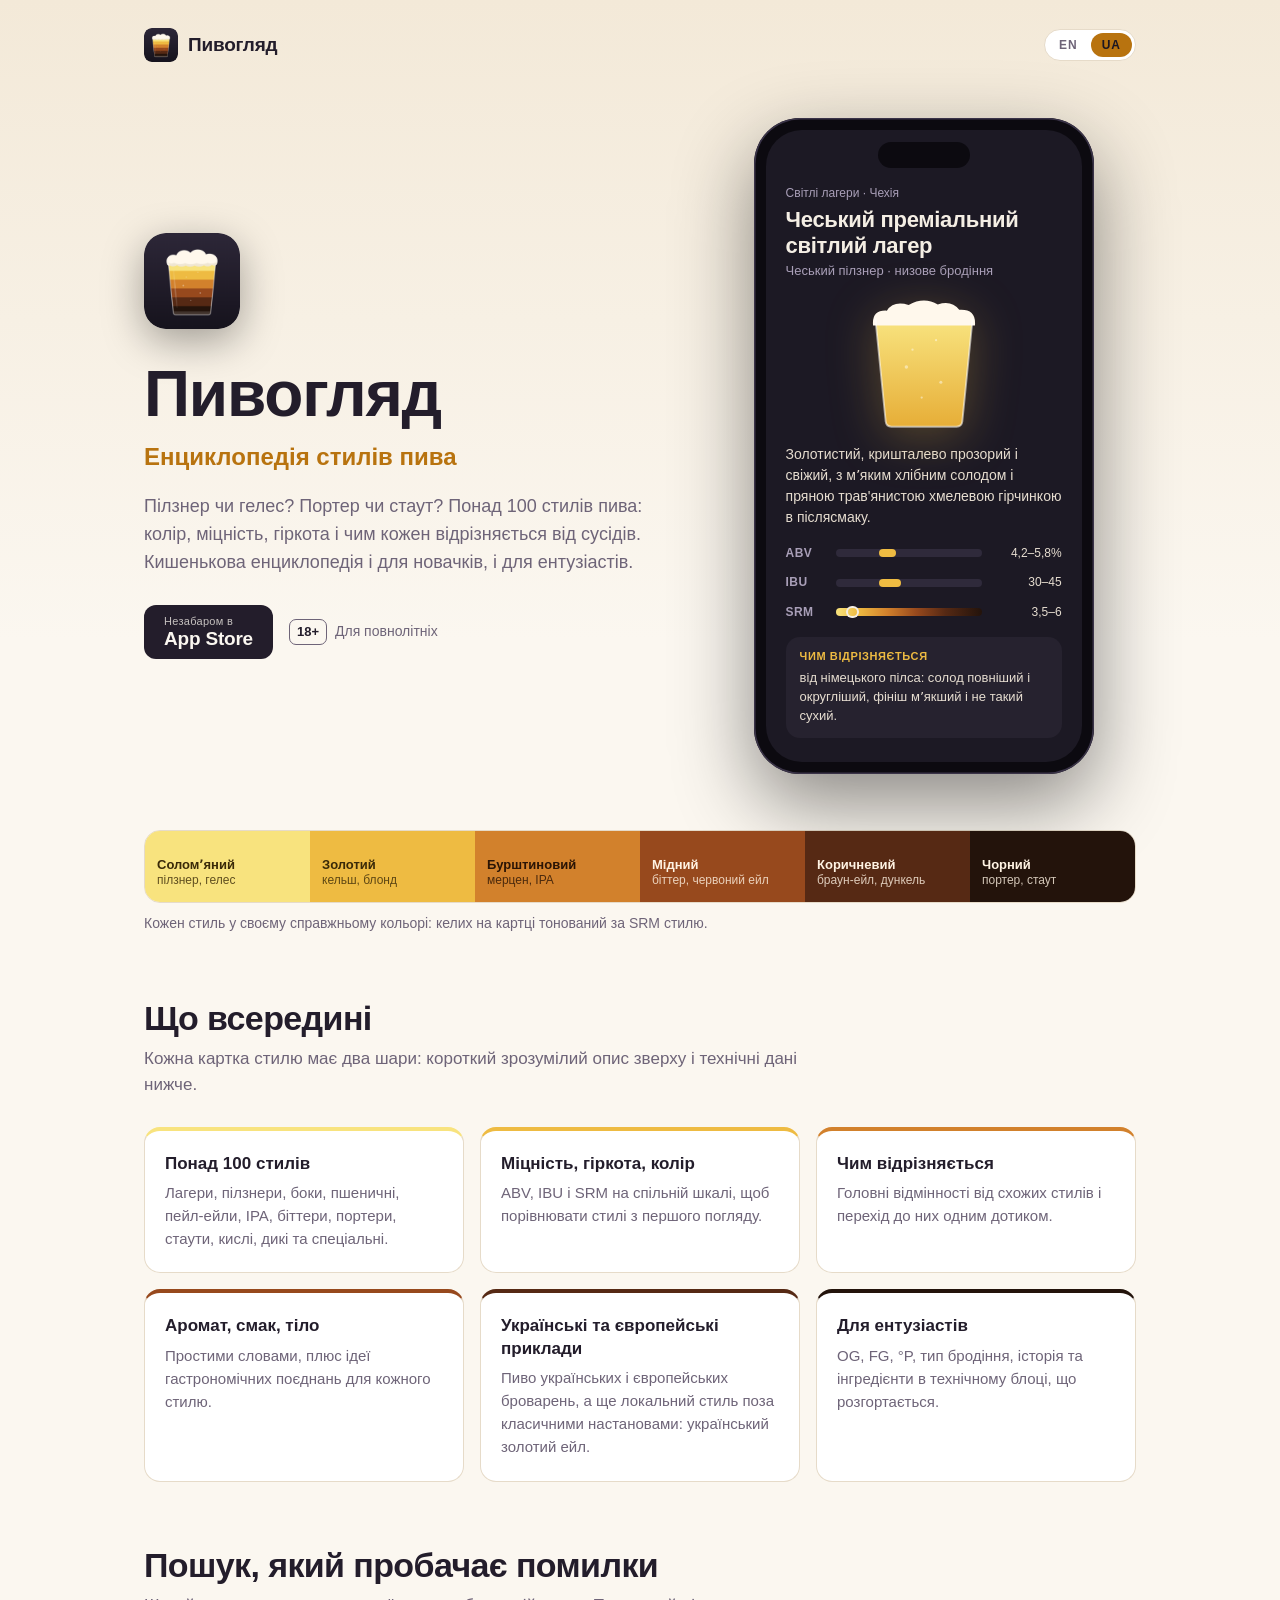
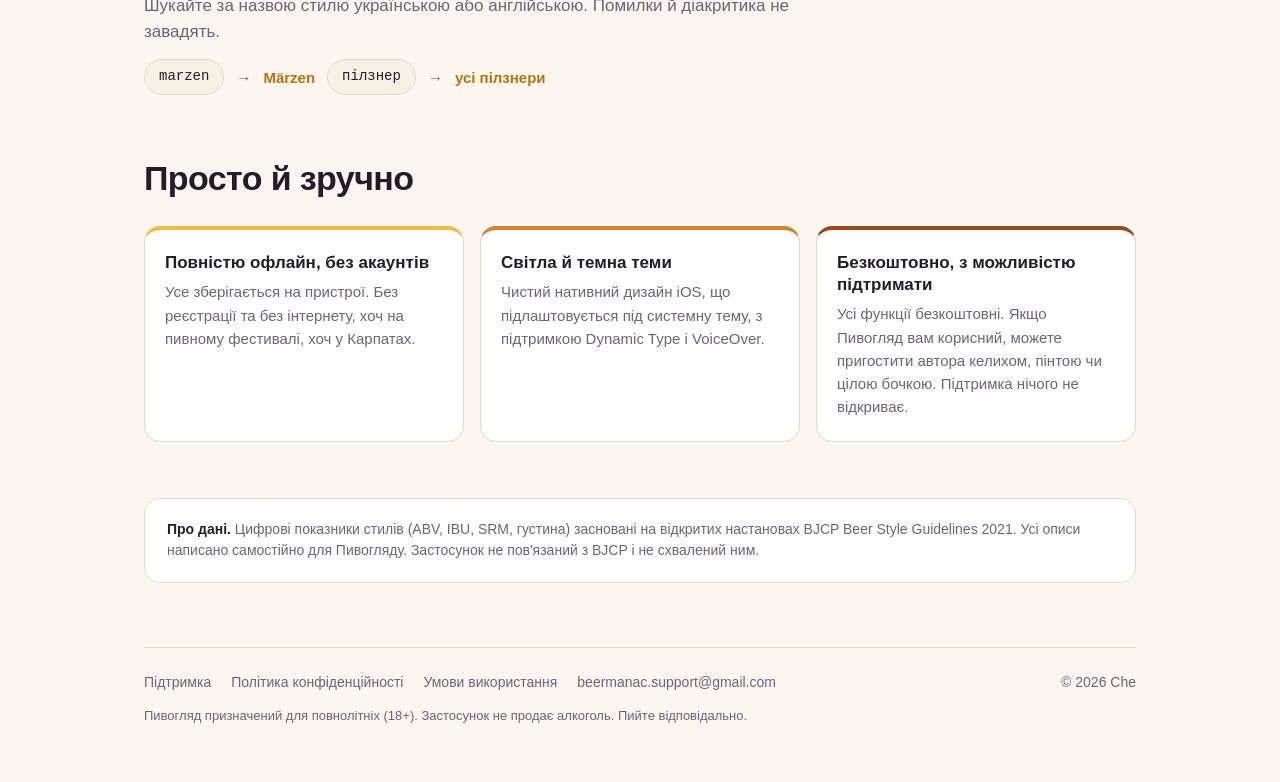
==== uk/index.html @ 49260186 "Add Beermanac landing site (en + uk) Home, support, privacy policy and terms of use for the Beermana" ====
<!DOCTYPE html>
<html lang="uk">
<head>
  <meta charset="UTF-8">
  <meta name="viewport" content="width=device-width, initial-scale=1.0">
  <title>Пивогляд — енциклопедія стилів пива для iPhone, офлайн</title>
  <meta name="description" content="Пивогляд — кишенькова енциклопедія пивних стилів: понад 100 стилів, колір, міцність, гіркота і чим кожен відрізняється від сусідів. Безкоштовно, офлайн, без акаунта.">
  <link rel="canonical" href="https://chevit.github.io/Beermanac_web/uk/">
  <link rel="alternate" hreflang="en" href="https://chevit.github.io/Beermanac_web/">
  <link rel="alternate" hreflang="uk" href="https://chevit.github.io/Beermanac_web/uk/">
  <link rel="alternate" hreflang="x-default" href="https://chevit.github.io/Beermanac_web/">
  <!-- Після релізу: <meta name="apple-itunes-app" content="app-id=APP_ID"> -->
  <meta name="theme-color" content="#16131D">
  <link rel="icon" href="../favicon.ico" sizes="any">
  <link rel="icon" type="image/png" href="../assets/favicon-64.png">
  <link rel="apple-touch-icon" href="../assets/apple-touch-icon.png">
  <link rel="manifest" href="../manifest.webmanifest">
  <meta property="og:type" content="website">
  <meta property="og:title" content="Пивогляд — енциклопедія стилів пива, офлайн">
  <meta property="og:description" content="Понад 100 стилів пива: колір, міцність, гіркота і чим кожен відрізняється від сусідів. Безкоштовно, офлайн, без акаунта.">
  <meta property="og:url" content="https://chevit.github.io/Beermanac_web/uk/">
  <meta property="og:site_name" content="Пивогляд">
  <meta property="og:locale" content="uk_UA">
  <meta property="og:locale:alternate" content="en_US">
  <meta property="og:image" content="https://chevit.github.io/Beermanac_web/assets/og-image.png">
  <meta property="og:image:width" content="1200">
  <meta property="og:image:height" content="630">
  <meta property="og:image:alt" content="Пінта, налита смугами від соломʼяного до чорного, іконка Пивогляду">
  <meta name="twitter:card" content="summary_large_image">
  <link rel="stylesheet" href="../css/styles.css">
  <script type="application/ld+json">
{
  "@context": "https://schema.org",
  "@graph": [
    { "@type": "WebSite", "name": "Пивогляд", "url": "https://chevit.github.io/Beermanac_web/uk/", "inLanguage": "uk" },
    {
      "@type": "MobileApplication",
      "name": "Пивогляд",
      "alternateName": "Beermanac",
      "operatingSystem": "iOS",
      "applicationCategory": "ReferenceApplication",
      "contentRating": "18+",
      "offers": { "@type": "Offer", "price": "0", "priceCurrency": "USD" }
    }
  ]
}
  </script>
</head>
<body data-page-locale="uk">
  <div class="page">

    <header class="site-header">
      <a class="brand" href="./"><img src="../assets/icon-192.png" alt="" width="34" height="34"><span>Пивогляд</span></a>
      <nav class="locale-toggle" aria-label="Мова">
        <a class="locale-btn" data-locale="en" href="../" hreflang="en" lang="en">EN</a>
        <a class="locale-btn active" data-locale="uk" href="./" aria-current="page" hreflang="uk">UA</a>
      </nav>
    </header>

    <main>
      <section class="hero">
        <div>
          <img class="hero-icon" src="../assets/icon-240.png" alt="Іконка застосунку Пивогляд" width="96" height="96">
          <h1>Пивогляд</h1>
          <p class="tagline">Енциклопедія стилів пива</p>
          <p class="lead">Пілзнер чи гелес? Портер чи стаут? Понад 100 стилів пива: колір, міцність, гіркота і чим кожен відрізняється від сусідів. Кишенькова енциклопедія і для новачків, і для ентузіастів.</p>
          <div class="cta">
            <!-- Після релізу замінити на офіційний бейдж App Store з посиланням на застосунок. -->
            <span class="store-soon" role="note"><small>Незабаром в</small><strong>App Store</strong></span>
            <span class="age-chip"><b>18+</b> Для повнолітніх</span>
          </div>
        </div>

        <div class="phone" aria-label="Приклад картки стилю в застосунку" role="img">
          <div class="screen" aria-hidden="true">
            <div class="island"></div>
            <div class="crumb">Світлі лагери · Чехія</div>
            <h2>Чеський преміальний світлий лагер</h2>
            <div class="alt">Чеський пілзнер · низове бродіння</div>
            <svg class="style-glass" viewBox="230 200 564 690" focusable="false">
              <defs>
                <clipPath id="glass-clip"><path d="M258 306 L766 306 L712 846 Q709 872 682 872 L342 872 Q315 872 312 846 Z"/></clipPath>
                <linearGradient id="beer-fill" x1="0" y1="0" x2="0" y2="1"><stop offset="0" stop-color="#F8E37E"/><stop offset="1" stop-color="#E6AC35"/></linearGradient>
              </defs>
              <g clip-path="url(#glass-clip)">
                <rect x="200" y="320" width="624" height="570" fill="url(#beer-fill)"/>
                <g fill="#fff" fill-opacity=".45"><circle cx="420" cy="560" r="9"/><circle cx="452" cy="470" r="6"/><circle cx="600" cy="640" r="8"/><circle cx="575" cy="420" r="6"/><circle cx="500" cy="720" r="6"/></g>
              </g>
              <path d="M246 344 Q238 262 318 266 Q352 212 432 236 Q512 192 584 234 Q656 210 696 262 Q786 256 778 344 Z" fill="#FFF8EC"/>
              <path d="M258 306 L312 846 Q315 872 342 872 L682 872 Q709 872 712 846 L766 306" fill="none" stroke="#fff" stroke-opacity=".55" stroke-width="10" stroke-linejoin="round"/>
            </svg>
            <p class="overview">Золотистий, кришталево прозорий і свіжий, з мʼяким хлібним солодом і пряною трав'янистою хмелевою гірчинкою в післясмаку.</p>
            <div class="scales">
              <div class="scale-row"><span class="label">ABV</span><span class="track"><span class="range" style="left:30%;width:11.4%"></span></span><span class="value">4,2–5,8%</span></div>
              <div class="scale-row"><span class="label">IBU</span><span class="track"><span class="range" style="left:30%;width:15%"></span></span><span class="value">30–45</span></div>
              <div class="scale-row"><span class="label">SRM</span><span class="track track--srm"><span class="range" style="left:8.75%;width:6.25%"></span></span><span class="value">3,5–6</span></div>
            </div>
            <div class="diff"><b>Чим відрізняється</b>від німецького пілса: солод повніший і округліший, фініш мʼякший і не такий сухий.</div>
          </div>
        </div>
      </section>

      <div class="spectrum" aria-label="Спектр кольорів пива від соломʼяного до чорного">
        <div>Соломʼяний<span>пілзнер, гелес</span></div>
        <div>Золотий<span>кельш, блонд</span></div>
        <div>Бурштиновий<span>мерцен, IPA</span></div>
        <div>Мідний<span>біттер, червоний ейл</span></div>
        <div>Коричневий<span>браун-ейл, дункель</span></div>
        <div>Чорний<span>портер, стаут</span></div>
      </div>
      <p class="spectrum-caption">Кожен стиль у своєму справжньому кольорі: келих на картці тонований за SRM стилю.</p>

      <section class="section">
        <h2>Що всередині</h2>
        <p class="section-lead">Кожна картка стилю має два шари: короткий зрозумілий опис зверху і технічні дані нижче.</p>
        <div class="features">
          <article class="feature" style="--c: var(--srm-1)">
            <h3>Понад 100 стилів</h3>
            <p>Лагери, пілзнери, боки, пшеничні, пейл-ейли, IPA, біттери, портери, стаути, кислі, дикі та спеціальні.</p>
          </article>
          <article class="feature" style="--c: var(--srm-2)">
            <h3>Міцність, гіркота, колір</h3>
            <p>ABV, IBU і SRM на спільній шкалі, щоб порівнювати стилі з першого погляду.</p>
          </article>
          <article class="feature" style="--c: var(--srm-3)">
            <h3>Чим відрізняється</h3>
            <p>Головні відмінності від схожих стилів і перехід до них одним дотиком.</p>
          </article>
          <article class="feature" style="--c: var(--srm-4)">
            <h3>Аромат, смак, тіло</h3>
            <p>Простими словами, плюс ідеї гастрономічних поєднань для кожного стилю.</p>
          </article>
          <article class="feature" style="--c: var(--srm-5)">
            <h3>Українські та європейські приклади</h3>
            <p>Пиво українських і європейських броварень, а ще локальний стиль поза класичними настановами: український золотий ейл.</p>
          </article>
          <article class="feature" style="--c: var(--srm-6)">
            <h3>Для ентузіастів</h3>
            <p>OG, FG, °P, тип бродіння, історія та інгредієнти в технічному блоці, що розгортається.</p>
          </article>
        </div>
      </section>

      <section class="section">
        <h2>Пошук, який пробачає помилки</h2>
        <p class="section-lead">Шукайте за назвою стилю українською або англійською. Помилки й діакритика не завадять.</p>
        <div class="search-demo"><span class="q">marzen</span><span class="arrow">→</span><span class="hit">Märzen</span><span class="q">пілзнер</span><span class="arrow">→</span><span class="hit">усі пілзнери</span></div>
      </section>

      <section class="section">
        <h2>Просто й зручно</h2>
        <div class="features">
          <article class="feature" style="--c: var(--srm-2)">
            <h3>Повністю офлайн, без акаунтів</h3>
            <p>Усе зберігається на пристрої. Без реєстрації та без інтернету, хоч на пивному фестивалі, хоч у Карпатах.</p>
          </article>
          <article class="feature" style="--c: var(--srm-3)">
            <h3>Світла й темна теми</h3>
            <p>Чистий нативний дизайн iOS, що підлаштовується під системну тему, з підтримкою Dynamic Type і VoiceOver.</p>
          </article>
          <article class="feature" style="--c: var(--srm-4)">
            <h3>Безкоштовно, з можливістю підтримати</h3>
            <p>Усі функції безкоштовні. Якщо Пивогляд вам корисний, можете пригостити автора келихом, пінтою чи цілою бочкою. Підтримка нічого не відкриває.</p>
          </article>
        </div>
      </section>

      <p class="note"><strong>Про дані.</strong> Цифрові показники стилів (ABV, IBU, SRM, густина) засновані на відкритих настановах BJCP Beer Style Guidelines 2021. Усі описи написано самостійно для Пивогляду. Застосунок не пов'язаний з BJCP і не схвалений ним.</p>
    </main>

    <footer class="site-footer">
      <nav class="footer-nav" aria-label="Нижнє меню">
        <a href="../support.html?locale=uk">Підтримка</a>
        <a href="../privacy-policy.html?locale=uk">Політика конфіденційності</a>
        <a href="../terms-of-use.html?locale=uk">Умови використання</a>
        <a href="mailto:beermanac.support@gmail.com">beermanac.support@gmail.com</a>
      </nav>
      <span>© 2026 Che</span>
      <p class="responsibly">Пивогляд призначений для повнолітніх (18+). Застосунок не продає алкоголь. Пийте відповідально.</p>
    </footer>

  </div>
  <script src="../js/page-locale.js" defer></script>
</body>
</html>
---- css/styles.css ----
/* Beermanac / Пивогляд — landing styles.
   Palette comes from the app icon: dark plum background and the SRM spectrum. */

:root {
  --bg:        #16131D;
  --bg-top:    #2D2738;
  --surface:   #221E2C;
  --surface-2: #2B2638;
  --border:    #3A3348;
  --text:      #F4EEE4;
  --muted:     #A99FB8;
  --accent:    #EEBB42;
  --accent-2:  #D2812C;
  --link:      #F2C760;
  --foam:      #FFF8EC;

  --srm-1: #F8E37E;
  --srm-2: #EEBB42;
  --srm-3: #D2812C;
  --srm-4: #97491D;
  --srm-5: #562914;
  --srm-6: #23130B;

  --radius: 16px;
  --font: -apple-system, BlinkMacSystemFont, "SF Pro Text", "Segoe UI", Roboto, "Helvetica Neue", Arial, sans-serif;
  --font-display: -apple-system, BlinkMacSystemFont, "SF Pro Display", "Segoe UI", Roboto, "Helvetica Neue", Arial, sans-serif;
  color-scheme: dark;
}

@media (prefers-color-scheme: light) {
  :root {
    --bg:        #FBF7F0;
    --bg-top:    #F3E9D8;
    --surface:   #FFFFFF;
    --surface-2: #F6EFE3;
    --border:    #E6DBC9;
    --text:      #231D2B;
    --muted:     #6E6478;
    --accent:    #B8730F;
    --accent-2:  #97491D;
    --link:      #9A5A0C;
    color-scheme: light;
  }
}

*, *::before, *::after { box-sizing: border-box; margin: 0; padding: 0; }
[hidden] { display: none !important; }

html { -webkit-text-size-adjust: 100%; }

body {
  font-family: var(--font);
  font-size: 17px;
  line-height: 1.55;
  color: var(--text);
  background: var(--bg);
  background-image: linear-gradient(180deg, var(--bg-top) 0, var(--bg) 640px);
  background-repeat: no-repeat;
  min-height: 100vh;
}

a { color: var(--link); }
a:hover { color: var(--accent); }

.page {
  width: 100%;
  max-width: 1040px;
  margin: 0 auto;
  padding: 20px 24px 56px;
  transition: opacity 0.2s;
}
.page--narrow { max-width: 820px; }

/* ── Header ── */
.site-header {
  display: flex;
  align-items: center;
  justify-content: space-between;
  gap: 16px;
  padding: 8px 0 24px;
}
.brand {
  display: inline-flex;
  align-items: center;
  gap: 10px;
  color: var(--text);
  text-decoration: none;
  font-family: var(--font-display);
  font-weight: 700;
  font-size: 19px;
  letter-spacing: -0.2px;
}
.brand:hover { color: var(--text); }
.brand img { width: 34px; height: 34px; border-radius: 8px; }

.locale-toggle {
  display: inline-flex;
  align-items: center;
  gap: 2px;
  padding: 3px;
  border: 1px solid var(--border);
  border-radius: 999px;
  background: var(--surface);
}
.locale-btn {
  font: inherit;
  font-size: 12px;
  font-weight: 600;
  letter-spacing: 1px;
  color: var(--muted);
  background: none;
  border: 0;
  border-radius: 999px;
  padding: 4px 11px;
  cursor: pointer;
  text-decoration: none;
  line-height: 1.4;
}
.locale-btn:hover { color: var(--text); }
.locale-btn.active { background: var(--accent); color: #1B1622; }

/* ── Hero ── */
.hero {
  display: grid;
  grid-template-columns: 1.1fr 0.9fr;
  gap: 48px;
  align-items: center;
  padding: 32px 0 56px;
}
.hero-icon {
  width: 96px;
  height: 96px;
  border-radius: 22px;
  box-shadow: 0 12px 40px rgba(0, 0, 0, 0.35);
  margin-bottom: 24px;
}
.hero h1 {
  font-family: var(--font-display);
  font-size: clamp(40px, 7vw, 64px);
  line-height: 1.05;
  letter-spacing: -1.2px;
  font-weight: 800;
}
.hero .tagline {
  font-size: clamp(19px, 2.6vw, 24px);
  font-weight: 600;
  color: var(--accent);
  margin-top: 10px;
}
.hero .lead {
  font-size: 18px;
  color: var(--muted);
  margin-top: 18px;
  max-width: 34em;
}
.cta {
  display: flex;
  flex-wrap: wrap;
  align-items: center;
  gap: 12px 16px;
  margin-top: 28px;
}
.store-soon {
  display: inline-flex;
  flex-direction: column;
  justify-content: center;
  min-height: 54px;
  padding: 8px 20px;
  border-radius: 12px;
  background: var(--text);
  color: var(--bg);
  line-height: 1.15;
  user-select: none;
}
.store-soon small { font-size: 11px; letter-spacing: 0.3px; opacity: 0.75; }
.store-soon strong { font-size: 19px; font-weight: 700; letter-spacing: -0.2px; }
.age-chip {
  display: inline-flex;
  align-items: center;
  gap: 8px;
  font-size: 14px;
  color: var(--muted);
}
.age-chip b {
  display: inline-grid;
  place-items: center;
  min-width: 38px;
  height: 26px;
  padding: 0 6px;
  border-radius: 7px;
  border: 1.5px solid var(--muted);
  color: var(--text);
  font-size: 13px;
}

/* ── Phone mockup with a style card ── */
.phone {
  justify-self: center;
  width: min(100%, 340px);
  border-radius: 46px;
  padding: 12px;
  background: #0C0A10;
  box-shadow: 0 30px 80px rgba(0, 0, 0, 0.45), inset 0 0 0 1.5px #3A3348;
}
.screen {
  border-radius: 36px;
  background: #1C1924;
  color: #F4EEE4;
  padding: 26px 20px 24px;
  overflow: hidden;
}
.screen .island {
  width: 92px; height: 26px; border-radius: 20px; background: #0C0A10;
  margin: -14px auto 16px;
}
.screen .crumb { font-size: 12px; color: #A99FB8; }
.screen h2 {
  font-family: var(--font-display);
  font-size: 22px;
  line-height: 1.2;
  margin: 4px 0 2px;
  letter-spacing: -0.3px;
}
.screen .alt { font-size: 13px; color: #A99FB8; }
.style-glass {
  display: block;
  width: 108px;
  margin: 16px auto 14px;
  filter: drop-shadow(0 10px 24px rgba(238, 187, 66, 0.28));
}
.screen .overview { font-size: 14px; line-height: 1.5; color: #E6DDD0; }
.scales { margin-top: 16px; display: grid; gap: 11px; }
.scale-row {
  display: grid;
  grid-template-columns: 40px 1fr 70px;
  align-items: center;
  gap: 10px;
  font-size: 12px;
}
.scale-row .label { font-weight: 700; color: #A99FB8; letter-spacing: 0.4px; }
.scale-row .value { text-align: right; color: #E6DDD0; font-variant-numeric: tabular-nums; }
.track {
  position: relative;
  height: 8px;
  border-radius: 4px;
  background: #2F2A3B;
}
.track .range {
  position: absolute;
  top: 0; bottom: 0;
  border-radius: 4px;
  background: var(--srm-2);
}
.track--srm {
  background: linear-gradient(90deg, var(--srm-1), var(--srm-2) 15%, var(--srm-3) 35%, var(--srm-4) 55%, var(--srm-5) 75%, var(--srm-6));
}
.track--srm .range {
  background: transparent;
  box-shadow: 0 0 0 2px #F4EEE4;
}
.diff {
  margin-top: 16px;
  padding: 12px 14px;
  border-radius: 14px;
  background: #26222F;
  font-size: 13px;
  line-height: 1.45;
  color: #E6DDD0;
}
.diff b { display: block; font-size: 11px; letter-spacing: 0.6px; text-transform: uppercase; color: #EEBB42; margin-bottom: 4px; }

/* ── Spectrum ── */
.spectrum {
  display: grid;
  grid-template-columns: repeat(6, 1fr);
  border-radius: var(--radius);
  overflow: hidden;
  border: 1px solid var(--border);
}
.spectrum div {
  padding: 26px 12px 14px;
  font-size: 13px;
  font-weight: 600;
  line-height: 1.25;
}
.spectrum span { display: block; font-weight: 400; font-size: 12px; opacity: 0.8; }
.spectrum div:nth-child(1) { background: var(--srm-1); color: #3A2A08; }
.spectrum div:nth-child(2) { background: var(--srm-2); color: #3A2A08; }
.spectrum div:nth-child(3) { background: var(--srm-3); color: #2A1405; }
.spectrum div:nth-child(4) { background: var(--srm-4); color: #FFF3E3; }
.spectrum div:nth-child(5) { background: var(--srm-5); color: #FFF3E3; }
.spectrum div:nth-child(6) { background: var(--srm-6); color: #FFF3E3; }
.spectrum-caption { font-size: 14px; color: var(--muted); margin-top: 10px; }

/* ── Sections ── */
.section { padding-top: 64px; }
.section > h2 {
  font-family: var(--font-display);
  font-size: clamp(26px, 4vw, 34px);
  letter-spacing: -0.6px;
  line-height: 1.15;
}
.section > .section-lead { color: var(--muted); margin-top: 8px; max-width: 40em; }

.features {
  display: grid;
  grid-template-columns: repeat(3, 1fr);
  gap: 16px;
  margin-top: 28px;
}
.feature {
  background: var(--surface);
  border: 1px solid var(--border);
  border-radius: var(--radius);
  padding: 22px 22px 22px 20px;
  border-top: 4px solid var(--c, var(--srm-2));
}
.feature h3 { font-size: 17px; line-height: 1.3; margin-bottom: 6px; }
.feature p { font-size: 15px; color: var(--muted); }

.search-demo {
  display: flex;
  flex-wrap: wrap;
  align-items: center;
  gap: 12px;
  margin-top: 14px;
  font-size: 15px;
}
.search-demo .q {
  padding: 6px 14px;
  border-radius: 999px;
  background: var(--surface-2);
  border: 1px solid var(--border);
  font-family: ui-monospace, "SF Mono", Menlo, monospace;
  font-size: 14px;
}
.search-demo .arrow { color: var(--muted); }
.search-demo .hit { font-weight: 700; color: var(--accent); }

.note {
  margin-top: 56px;
  padding: 20px 22px;
  border-radius: var(--radius);
  background: var(--surface);
  border: 1px solid var(--border);
  font-size: 14px;
  color: var(--muted);
}
.note strong { color: var(--text); }

/* ── Footer ── */
.site-footer {
  margin-top: 64px;
  padding-top: 24px;
  border-top: 1px solid var(--border);
  display: flex;
  flex-wrap: wrap;
  justify-content: space-between;
  gap: 12px 24px;
  font-size: 14px;
  color: var(--muted);
}
.footer-nav { display: flex; flex-wrap: wrap; gap: 8px 20px; }
.footer-nav a { color: var(--muted); text-decoration: none; }
.footer-nav a:hover { color: var(--accent); }
.responsibly { width: 100%; font-size: 13px; }

/* ── Subpages ── */
.subpage-title {
  font-family: var(--font-display);
  font-size: clamp(30px, 5vw, 40px);
  letter-spacing: -0.8px;
  line-height: 1.15;
  margin: 16px 0 6px;
}
.subpage-meta { color: var(--muted); font-size: 14px; margin-bottom: 28px; }
.content-card {
  background: var(--surface);
  border: 1px solid var(--border);
  border-radius: var(--radius);
  padding: 28px clamp(20px, 4vw, 40px) 36px;
}
.content-card h2 {
  font-family: var(--font-display);
  font-size: 21px;
  letter-spacing: -0.3px;
  margin: 34px 0 10px;
}
.content-card h2:first-child { margin-top: 0; }
.content-card h3 { font-size: 17px; margin: 22px 0 6px; }
.content-card p, .content-card li { font-size: 16px; }
.content-card p + p { margin-top: 10px; }
.content-card ul { padding-left: 22px; margin: 8px 0; }
.content-card li + li { margin-top: 4px; }
.content-card .tldr {
  padding: 16px 18px;
  border-radius: 12px;
  background: var(--surface-2);
  border-left: 4px solid var(--accent);
}
.content-card .tldr li { font-size: 15px; }

details.faq {
  border-bottom: 1px solid var(--border);
  padding: 14px 0;
}
details.faq:first-of-type { border-top: 1px solid var(--border); }
details.faq summary {
  cursor: pointer;
  font-weight: 650;
  font-size: 17px;
  list-style: none;
  display: flex;
  justify-content: space-between;
  gap: 16px;
}
details.faq summary::-webkit-details-marker { display: none; }
details.faq summary::after { content: "+"; color: var(--accent); font-weight: 400; font-size: 22px; line-height: 1; }
details.faq[open] summary::after { content: "–"; }
details.faq > div { padding-top: 8px; color: var(--text); }

.contact-box {
  margin-top: 32px;
  padding: 22px 24px;
  border-radius: 14px;
  background: var(--surface-2);
  border: 1px solid var(--border);
}
.contact-box .email {
  display: inline-block;
  margin-top: 10px;
  font-size: 18px;
  font-weight: 650;
}

/* ── 404 ── */
.center { text-align: center; padding: 80px 0; }
.center img { width: 120px; margin-bottom: 20px; }

/* ── Responsive ── */
@media (max-width: 860px) {
  .hero { grid-template-columns: 1fr; gap: 40px; padding-top: 16px; }
  .features { grid-template-columns: 1fr 1fr; }
}
@media (max-width: 560px) {
  .page { padding: 16px 16px 48px; }
  .features { grid-template-columns: 1fr; }
  .spectrum { grid-template-columns: repeat(3, 1fr); }
  .hero-icon { width: 80px; height: 80px; border-radius: 18px; }
  .brand span { display: none; }
}

@media (prefers-reduced-motion: reduce) {
  .page { transition: none; }
}
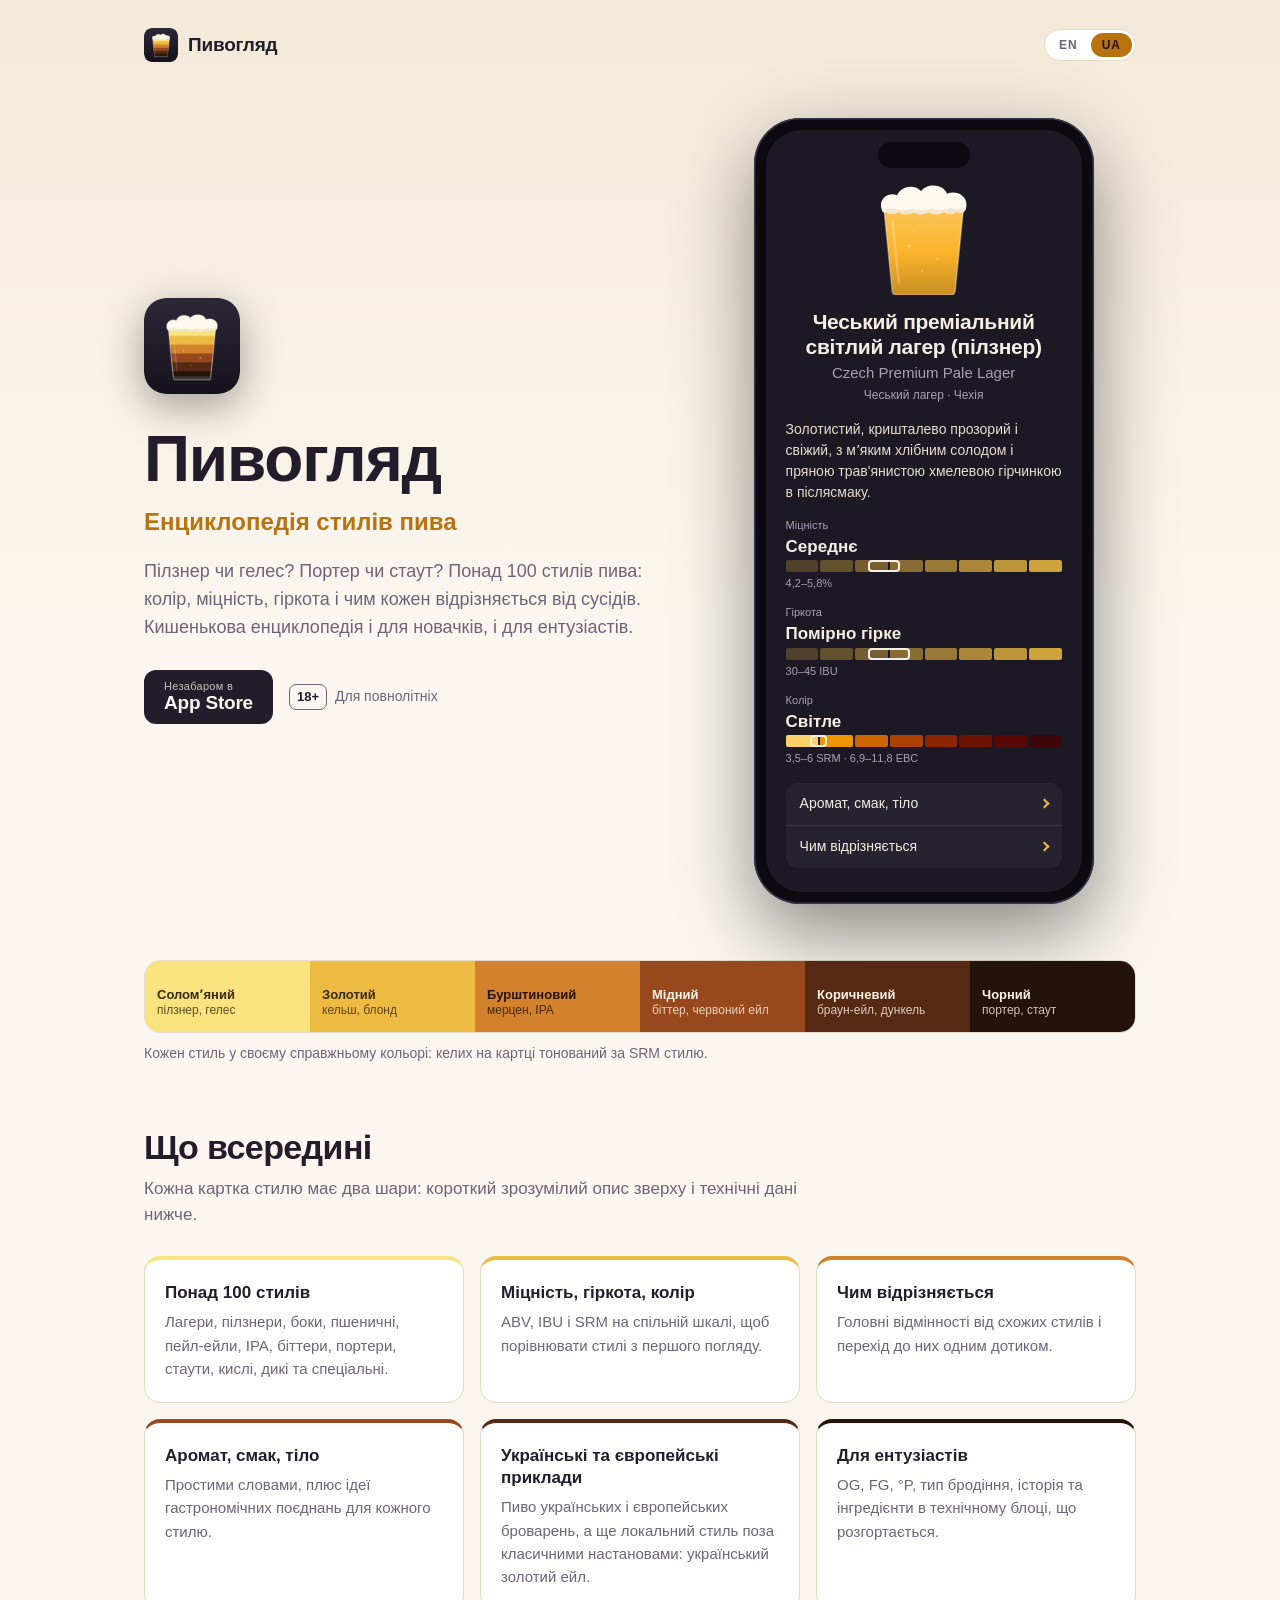
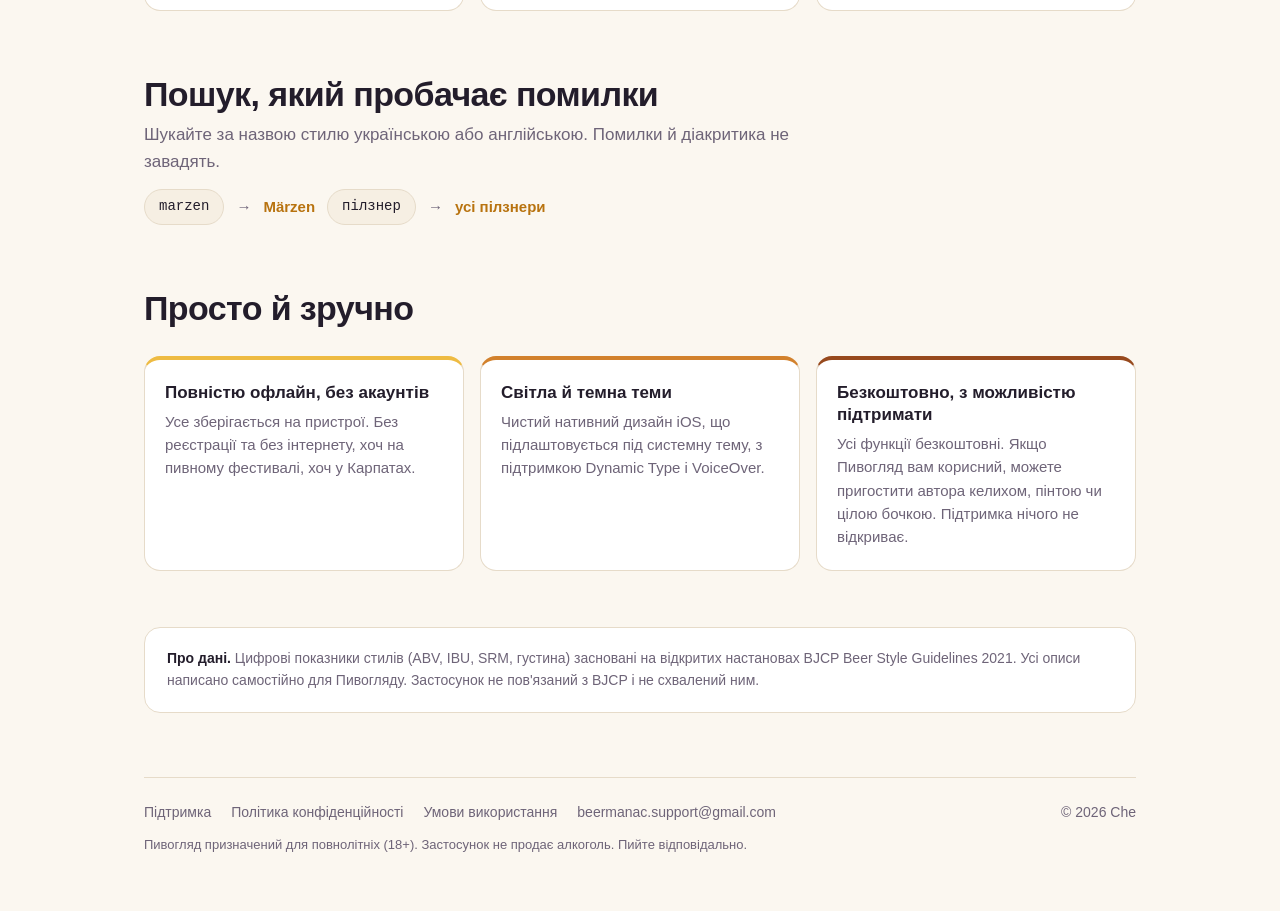
==== commit e59b24bf: "Make the hero phone mockup match the app's style card Zone-word scales with 8 segments, centred head" ====
--- a/uk/index.html
+++ b/uk/index.html
@@ -74,28 +74,32 @@
         <div class="phone" aria-label="Приклад картки стилю в застосунку" role="img">
           <div class="screen" aria-hidden="true">
             <div class="island"></div>
-            <div class="crumb">Світлі лагери · Чехія</div>
-            <h2>Чеський преміальний світлий лагер</h2>
-            <div class="alt">Чеський пілзнер · низове бродіння</div>
-            <svg class="style-glass" viewBox="230 200 564 690" focusable="false">
+            <div class="card-head">
+              <svg class="style-glass" viewBox="222 166 584 706" focusable="false">
               <defs>
                 <clipPath id="glass-clip"><path d="M258 306 L766 306 L712 846 Q709 872 682 872 L342 872 Q315 872 312 846 Z"/></clipPath>
-                <linearGradient id="beer-fill" x1="0" y1="0" x2="0" y2="1"><stop offset="0" stop-color="#F8E37E"/><stop offset="1" stop-color="#E6AC35"/></linearGradient>
+                <linearGradient id="beer-fill" x1="0" y1="0" x2="0" y2="1"><stop offset="0" stop-color="#FCC65A"/><stop offset=".5" stop-color="#FCB42B"/><stop offset="1" stop-color="#C58C21"/></linearGradient>
               </defs>
               <g clip-path="url(#glass-clip)">
-                <rect x="200" y="320" width="624" height="570" fill="url(#beer-fill)"/>
-                <g fill="#fff" fill-opacity=".45"><circle cx="420" cy="560" r="9"/><circle cx="452" cy="470" r="6"/><circle cx="600" cy="640" r="8"/><circle cx="575" cy="420" r="6"/><circle cx="500" cy="720" r="6"/></g>
+                <rect x="200" y="300" width="624" height="590" fill="url(#beer-fill)"/>
+                <g fill="#fff" fill-opacity=".35"><circle cx="420" cy="560" r="9"/><circle cx="452" cy="470" r="6"/><circle cx="600" cy="640" r="8"/><circle cx="575" cy="420" r="6"/><circle cx="500" cy="720" r="6"/></g>
               </g>
-              <path d="M246 344 Q238 262 318 266 Q352 212 432 236 Q512 192 584 234 Q656 210 696 262 Q786 256 778 344 Z" fill="#FFF8EC"/>
-              <path d="M258 306 L312 846 Q315 872 342 872 L682 872 Q709 872 712 846 L766 306" fill="none" stroke="#fff" stroke-opacity=".55" stroke-width="10" stroke-linejoin="round"/>
+              <path d="M304 400 L322 400 L362 800 L348 800 Z" fill="#fff" fill-opacity=".22"/>
+              <path d="M246 330 C222 262 286 214 344 238 C368 176 456 166 496 212 C532 158 638 166 660 228 C724 202 806 246 778 330 C770 352 740 352 724 340 C700 362 660 360 640 344 C610 364 566 362 540 346 C506 366 470 362 446 346 C414 366 372 360 352 342 C330 360 290 360 274 344 C262 352 250 346 246 330 Z" fill="#FFF8EC"/>
+              <path d="M274 344 C290 360 330 360 352 342 C372 360 414 366 446 346 C470 362 506 366 540 346 C566 362 610 364 640 344 C660 360 700 362 724 340 C740 352 770 352 778 330 L770 312 C740 330 700 330 680 318 C640 336 600 334 560 322 C520 338 470 336 440 322 C400 338 350 334 320 318 C296 330 270 326 252 314 Z" fill="#EADFCB" fill-opacity=".7"/>
+              <path d="M258 306 L312 846 Q315 872 342 872 L682 872 Q709 872 712 846 L766 306" fill="none" stroke="#fff" stroke-opacity=".35" stroke-width="10" stroke-linejoin="round"/>
             </svg>
+              <h2>Чеський преміальний світлий лагер (пілзнер)</h2>
+              <div class="alt">Czech Premium Pale Lager</div>
+              <div class="crumb">Чеський лагер · Чехія</div>
+            </div>
             <p class="overview">Золотистий, кришталево прозорий і свіжий, з мʼяким хлібним солодом і пряною трав'янистою хмелевою гірчинкою в післясмаку.</p>
             <div class="scales">
-              <div class="scale-row"><span class="label">ABV</span><span class="track"><span class="range" style="left:30%;width:11.4%"></span></span><span class="value">4,2–5,8%</span></div>
-              <div class="scale-row"><span class="label">IBU</span><span class="track"><span class="range" style="left:30%;width:15%"></span></span><span class="value">30–45</span></div>
-              <div class="scale-row"><span class="label">SRM</span><span class="track track--srm"><span class="range" style="left:8.75%;width:6.25%"></span></span><span class="value">3,5–6</span></div>
+              <div class="scale scale--abv"><span class="scale-title">Міцність</span><span class="scale-zone">Середнє</span><span class="seg"><i></i><i></i><i></i><i></i><i></i><i></i><i></i><i></i><b style="left:30%;width:11.4%"></b></span><span class="scale-nums">4,2–5,8%</span></div>
+              <div class="scale scale--ibu"><span class="scale-title">Гіркота</span><span class="scale-zone">Помірно гірке</span><span class="seg"><i></i><i></i><i></i><i></i><i></i><i></i><i></i><i></i><b style="left:30%;width:15%"></b></span><span class="scale-nums">30–45 IBU</span></div>
+              <div class="scale scale--srm"><span class="scale-title">Колір</span><span class="scale-zone">Світле</span><span class="seg"><i></i><i></i><i></i><i></i><i></i><i></i><i></i><i></i><b style="left:8.75%;width:6.25%"></b></span><span class="scale-nums">3,5–6 SRM · 6,9–11,8 EBC</span></div>
             </div>
-            <div class="diff"><b>Чим відрізняється</b>від німецького пілса: солод повніший і округліший, фініш мʼякший і не такий сухий.</div>
+            <div class="rows"><span>Аромат, смак, тіло</span><span>Чим відрізняється</span></div>
           </div>
         </div>
       </section>
--- a/css/styles.css
+++ b/css/styles.css
@@ -213,61 +213,82 @@
   width: 92px; height: 26px; border-radius: 20px; background: #0C0A10;
   margin: -14px auto 16px;
 }
-.screen .crumb { font-size: 12px; color: #A99FB8; }
+.card-head { text-align: center; }
 .screen h2 {
   font-family: var(--font-display);
-  font-size: 22px;
+  font-size: 21px;
   line-height: 1.2;
-  margin: 4px 0 2px;
+  margin: 0 0 3px;
   letter-spacing: -0.3px;
 }
-.screen .alt { font-size: 13px; color: #A99FB8; }
+.screen .alt { font-size: 15px; line-height: 1.3; color: #A99FB8; }
+.screen .crumb { font-size: 12px; color: #A99FB8; margin-top: 4px; }
 .style-glass {
   display: block;
-  width: 108px;
-  margin: 16px auto 14px;
-  filter: drop-shadow(0 10px 24px rgba(238, 187, 66, 0.28));
-}
-.screen .overview { font-size: 14px; line-height: 1.5; color: #E6DDD0; }
-.scales { margin-top: 16px; display: grid; gap: 11px; }
-.scale-row {
+  width: 92px;
+  margin: 0 auto 14px;
+}
+.screen .overview { font-size: 14px; line-height: 1.5; color: #E6DDD0; margin-top: 14px; }
+
+/* Scales as in the app: small title, zone word, 8-segment track with a range frame, numbers. */
+.scales { margin-top: 14px; display: grid; gap: 12px; }
+.scale { display: grid; gap: 3px; }
+.scale-title, .scale-nums { font-size: 11px; color: #A99FB8; font-variant-numeric: tabular-nums; }
+.scale-zone { font-size: 17px; font-weight: 600; line-height: 1.2; }
+.seg {
+  position: relative;
   display: grid;
-  grid-template-columns: 40px 1fr 70px;
-  align-items: center;
-  gap: 10px;
-  font-size: 12px;
-}
-.scale-row .label { font-weight: 700; color: #A99FB8; letter-spacing: 0.4px; }
-.scale-row .value { text-align: right; color: #E6DDD0; font-variant-numeric: tabular-nums; }
-.track {
-  position: relative;
-  height: 8px;
-  border-radius: 4px;
-  background: #2F2A3B;
-}
-.track .range {
+  grid-template-columns: repeat(8, 1fr);
+  gap: 2px;
+  height: 12px;
+}
+.seg i { border-radius: 2px; }
+.seg b {
   position: absolute;
   top: 0; bottom: 0;
+  min-width: 6px;
+  border: 2px solid #F4EEE4;
   border-radius: 4px;
-  background: var(--srm-2);
-}
-.track--srm {
-  background: linear-gradient(90deg, var(--srm-1), var(--srm-2) 15%, var(--srm-3) 35%, var(--srm-4) 55%, var(--srm-5) 75%, var(--srm-6));
-}
-.track--srm .range {
-  background: transparent;
-  box-shadow: 0 0 0 2px #F4EEE4;
-}
-.diff {
+}
+.scale--abv i, .scale--ibu i { background: #EEBB42; }
+.scale--abv i:nth-child(1), .scale--ibu i:nth-child(1) { opacity: .25; }
+.scale--abv i:nth-child(2), .scale--ibu i:nth-child(2) { opacity: .34; }
+.scale--abv i:nth-child(3), .scale--ibu i:nth-child(3) { opacity: .42; }
+.scale--abv i:nth-child(4), .scale--ibu i:nth-child(4) { opacity: .51; }
+.scale--abv i:nth-child(5), .scale--ibu i:nth-child(5) { opacity: .59; }
+.scale--abv i:nth-child(6), .scale--ibu i:nth-child(6) { opacity: .68; }
+.scale--abv i:nth-child(7), .scale--ibu i:nth-child(7) { opacity: .76; }
+.scale--abv i:nth-child(8), .scale--ibu i:nth-child(8) { opacity: .85; }
+.scale--srm i:nth-child(1) { background: #FFD169; }
+.scale--srm i:nth-child(2) { background: #EE9600; }
+.scale--srm i:nth-child(3) { background: #CD6600; }
+.scale--srm i:nth-child(4) { background: #AB4200; }
+.scale--srm i:nth-child(5) { background: #8B2600; }
+.scale--srm i:nth-child(6) { background: #6D1100; }
+.scale--srm i:nth-child(7) { background: #590905; }
+.scale--srm i:nth-child(8) { background: #3D0608; }
+
+/* Collapsed disclosure rows, as in the app's card. */
+.rows {
   margin-top: 16px;
-  padding: 12px 14px;
-  border-radius: 14px;
+  border-radius: 12px;
   background: #26222F;
-  font-size: 13px;
-  line-height: 1.45;
-  color: #E6DDD0;
-}
-.diff b { display: block; font-size: 11px; letter-spacing: 0.6px; text-transform: uppercase; color: #EEBB42; margin-bottom: 4px; }
+  font-size: 14px;
+}
+.rows span {
+  display: flex;
+  justify-content: space-between;
+  align-items: center;
+  padding: 10px 14px;
+}
+.rows span + span { border-top: 1px solid #3A3348; }
+.rows span::after {
+  content: "";
+  width: 7px; height: 7px;
+  border: solid #EEBB42;
+  border-width: 2px 2px 0 0;
+  transform: rotate(45deg);
+}
 
 /* ── Spectrum ── */
 .spectrum {
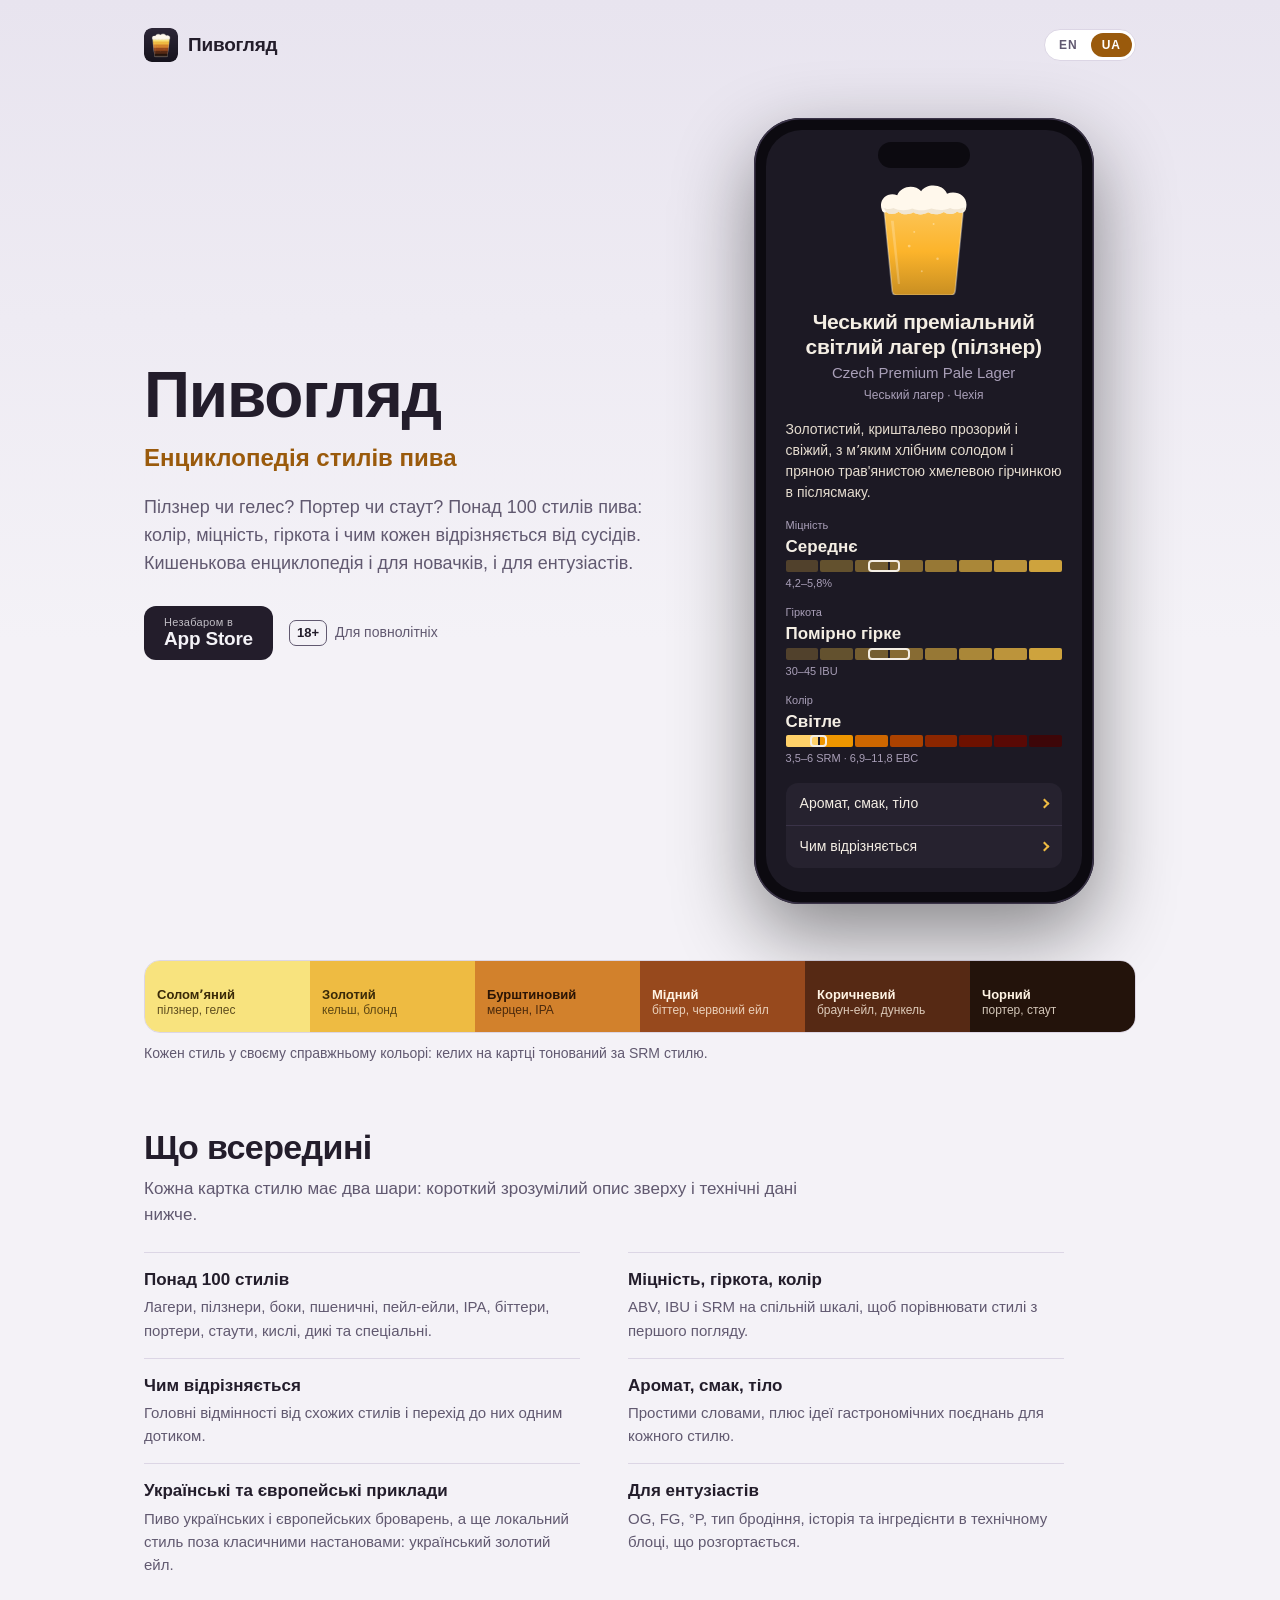
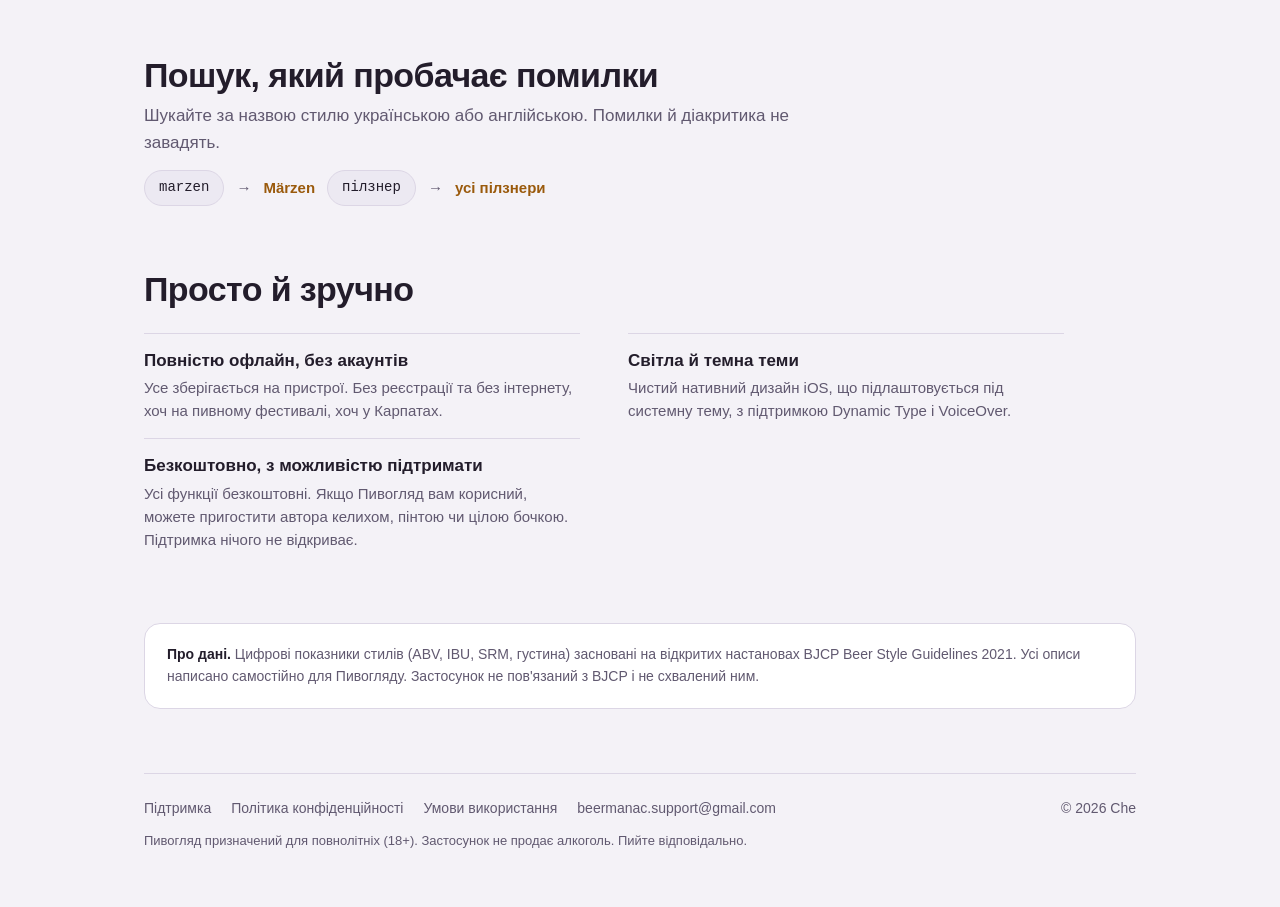
==== commit 81d84547: "Simplify landing: fact lists instead of cards, lavender light theme, no hero icon - Replace the six " ====
--- a/uk/index.html
+++ b/uk/index.html
@@ -10,7 +10,8 @@
   <link rel="alternate" hreflang="uk" href="https://chevit.github.io/Beermanac_web/uk/">
   <link rel="alternate" hreflang="x-default" href="https://chevit.github.io/Beermanac_web/">
   <!-- Після релізу: <meta name="apple-itunes-app" content="app-id=APP_ID"> -->
-  <meta name="theme-color" content="#16131D">
+  <meta name="theme-color" content="#16131D" media="(prefers-color-scheme: dark)">
+  <meta name="theme-color" content="#F4F2F7" media="(prefers-color-scheme: light)">
   <link rel="icon" href="../favicon.ico" sizes="any">
   <link rel="icon" type="image/png" href="../assets/favicon-64.png">
   <link rel="apple-touch-icon" href="../assets/apple-touch-icon.png">
@@ -60,7 +61,6 @@
     <main>
       <section class="hero">
         <div>
-          <img class="hero-icon" src="../assets/icon-240.png" alt="Іконка застосунку Пивогляд" width="96" height="96">
           <h1>Пивогляд</h1>
           <p class="tagline">Енциклопедія стилів пива</p>
           <p class="lead">Пілзнер чи гелес? Портер чи стаут? Понад 100 стилів пива: колір, міцність, гіркота і чим кожен відрізняється від сусідів. Кишенькова енциклопедія і для новачків, і для ентузіастів.</p>
@@ -117,32 +117,14 @@
       <section class="section">
         <h2>Що всередині</h2>
         <p class="section-lead">Кожна картка стилю має два шари: короткий зрозумілий опис зверху і технічні дані нижче.</p>
-        <div class="features">
-          <article class="feature" style="--c: var(--srm-1)">
-            <h3>Понад 100 стилів</h3>
-            <p>Лагери, пілзнери, боки, пшеничні, пейл-ейли, IPA, біттери, портери, стаути, кислі, дикі та спеціальні.</p>
-          </article>
-          <article class="feature" style="--c: var(--srm-2)">
-            <h3>Міцність, гіркота, колір</h3>
-            <p>ABV, IBU і SRM на спільній шкалі, щоб порівнювати стилі з першого погляду.</p>
-          </article>
-          <article class="feature" style="--c: var(--srm-3)">
-            <h3>Чим відрізняється</h3>
-            <p>Головні відмінності від схожих стилів і перехід до них одним дотиком.</p>
-          </article>
-          <article class="feature" style="--c: var(--srm-4)">
-            <h3>Аромат, смак, тіло</h3>
-            <p>Простими словами, плюс ідеї гастрономічних поєднань для кожного стилю.</p>
-          </article>
-          <article class="feature" style="--c: var(--srm-5)">
-            <h3>Українські та європейські приклади</h3>
-            <p>Пиво українських і європейських броварень, а ще локальний стиль поза класичними настановами: український золотий ейл.</p>
-          </article>
-          <article class="feature" style="--c: var(--srm-6)">
-            <h3>Для ентузіастів</h3>
-            <p>OG, FG, °P, тип бродіння, історія та інгредієнти в технічному блоці, що розгортається.</p>
-          </article>
-        </div>
+        <dl class="facts">
+          <div><dt>Понад 100 стилів</dt><dd>Лагери, пілзнери, боки, пшеничні, пейл-ейли, IPA, біттери, портери, стаути, кислі, дикі та спеціальні.</dd></div>
+          <div><dt>Міцність, гіркота, колір</dt><dd>ABV, IBU і SRM на спільній шкалі, щоб порівнювати стилі з першого погляду.</dd></div>
+          <div><dt>Чим відрізняється</dt><dd>Головні відмінності від схожих стилів і перехід до них одним дотиком.</dd></div>
+          <div><dt>Аромат, смак, тіло</dt><dd>Простими словами, плюс ідеї гастрономічних поєднань для кожного стилю.</dd></div>
+          <div><dt>Українські та європейські приклади</dt><dd>Пиво українських і європейських броварень, а ще локальний стиль поза класичними настановами: український золотий ейл.</dd></div>
+          <div><dt>Для ентузіастів</dt><dd>OG, FG, °P, тип бродіння, історія та інгредієнти в технічному блоці, що розгортається.</dd></div>
+        </dl>
       </section>
 
       <section class="section">
@@ -153,20 +135,11 @@
 
       <section class="section">
         <h2>Просто й зручно</h2>
-        <div class="features">
-          <article class="feature" style="--c: var(--srm-2)">
-            <h3>Повністю офлайн, без акаунтів</h3>
-            <p>Усе зберігається на пристрої. Без реєстрації та без інтернету, хоч на пивному фестивалі, хоч у Карпатах.</p>
-          </article>
-          <article class="feature" style="--c: var(--srm-3)">
-            <h3>Світла й темна теми</h3>
-            <p>Чистий нативний дизайн iOS, що підлаштовується під системну тему, з підтримкою Dynamic Type і VoiceOver.</p>
-          </article>
-          <article class="feature" style="--c: var(--srm-4)">
-            <h3>Безкоштовно, з можливістю підтримати</h3>
-            <p>Усі функції безкоштовні. Якщо Пивогляд вам корисний, можете пригостити автора келихом, пінтою чи цілою бочкою. Підтримка нічого не відкриває.</p>
-          </article>
-        </div>
+        <dl class="facts">
+          <div><dt>Повністю офлайн, без акаунтів</dt><dd>Усе зберігається на пристрої. Без реєстрації та без інтернету, хоч на пивному фестивалі, хоч у Карпатах.</dd></div>
+          <div><dt>Світла й темна теми</dt><dd>Чистий нативний дизайн iOS, що підлаштовується під системну тему, з підтримкою Dynamic Type і VoiceOver.</dd></div>
+          <div><dt>Безкоштовно, з можливістю підтримати</dt><dd>Усі функції безкоштовні. Якщо Пивогляд вам корисний, можете пригостити автора келихом, пінтою чи цілою бочкою. Підтримка нічого не відкриває.</dd></div>
+        </dl>
       </section>
 
       <p class="note"><strong>Про дані.</strong> Цифрові показники стилів (ABV, IBU, SRM, густина) засновані на відкритих настановах BJCP Beer Style Guidelines 2021. Усі описи написано самостійно для Пивогляду. Застосунок не пов'язаний з BJCP і не схвалений ним.</p>
--- a/css/styles.css
+++ b/css/styles.css
@@ -13,6 +13,7 @@
   --accent-2:  #D2812C;
   --link:      #F2C760;
   --foam:      #FFF8EC;
+  --on-accent: #1B1622;
 
   --srm-1: #F8E37E;
   --srm-2: #EEBB42;
@@ -28,17 +29,19 @@
 }
 
 @media (prefers-color-scheme: light) {
+  /* Cool lavender from the icon background, not cream; amber matches the app's light AccentColor. */
   :root {
-    --bg:        #FBF7F0;
-    --bg-top:    #F3E9D8;
+    --bg:        #F4F2F7;
+    --bg-top:    #E8E4EF;
     --surface:   #FFFFFF;
-    --surface-2: #F6EFE3;
-    --border:    #E6DBC9;
+    --surface-2: #ECE9F2;
+    --border:    #DCD6E5;
     --text:      #231D2B;
-    --muted:     #6E6478;
-    --accent:    #B8730F;
+    --muted:     #615970;
+    --accent:    #9A5A0C;
     --accent-2:  #97491D;
-    --link:      #9A5A0C;
+    --link:      #8A4F08;
+    --on-accent: #FFFFFF;
     color-scheme: light;
   }
 }
@@ -117,7 +120,7 @@
   line-height: 1.4;
 }
 .locale-btn:hover { color: var(--text); }
-.locale-btn.active { background: var(--accent); color: #1B1622; }
+.locale-btn.active { background: var(--accent); color: var(--on-accent); }
 
 /* ── Hero ── */
 .hero {
@@ -126,13 +129,6 @@
   gap: 48px;
   align-items: center;
   padding: 32px 0 56px;
-}
-.hero-icon {
-  width: 96px;
-  height: 96px;
-  border-radius: 22px;
-  box-shadow: 0 12px 40px rgba(0, 0, 0, 0.35);
-  margin-bottom: 24px;
 }
 .hero h1 {
   font-family: var(--font-display);
@@ -323,21 +319,20 @@
 }
 .section > .section-lead { color: var(--muted); margin-top: 8px; max-width: 40em; }
 
-.features {
+/* Plain two-column list of facts: no boxes, so the hero mockup stays the one strong visual. */
+.facts {
   display: grid;
-  grid-template-columns: repeat(3, 1fr);
-  gap: 16px;
-  margin-top: 28px;
-}
-.feature {
-  background: var(--surface);
-  border: 1px solid var(--border);
-  border-radius: var(--radius);
-  padding: 22px 22px 22px 20px;
-  border-top: 4px solid var(--c, var(--srm-2));
-}
-.feature h3 { font-size: 17px; line-height: 1.3; margin-bottom: 6px; }
-.feature p { font-size: 15px; color: var(--muted); }
+  grid-template-columns: repeat(2, minmax(0, 1fr));
+  column-gap: 48px;
+  margin-top: 24px;
+  max-width: 920px;
+}
+.facts > div {
+  padding: 16px 0;
+  border-top: 1px solid var(--border);
+}
+.facts dt { font-weight: 650; font-size: 17px; line-height: 1.3; }
+.facts dd { margin-top: 4px; font-size: 15px; color: var(--muted); max-width: 36em; }
 
 .search-demo {
   display: flex;
@@ -461,14 +456,12 @@
 /* ── Responsive ── */
 @media (max-width: 860px) {
   .hero { grid-template-columns: 1fr; gap: 40px; padding-top: 16px; }
-  .features { grid-template-columns: 1fr 1fr; }
 }
 @media (max-width: 560px) {
   .page { padding: 16px 16px 48px; }
-  .features { grid-template-columns: 1fr; }
+  .facts { grid-template-columns: 1fr; }
   .spectrum { grid-template-columns: repeat(3, 1fr); }
-  .hero-icon { width: 80px; height: 80px; border-radius: 18px; }
-  .brand span { display: none; }
+    .brand span { display: none; }
 }
 
 @media (prefers-reduced-motion: reduce) {
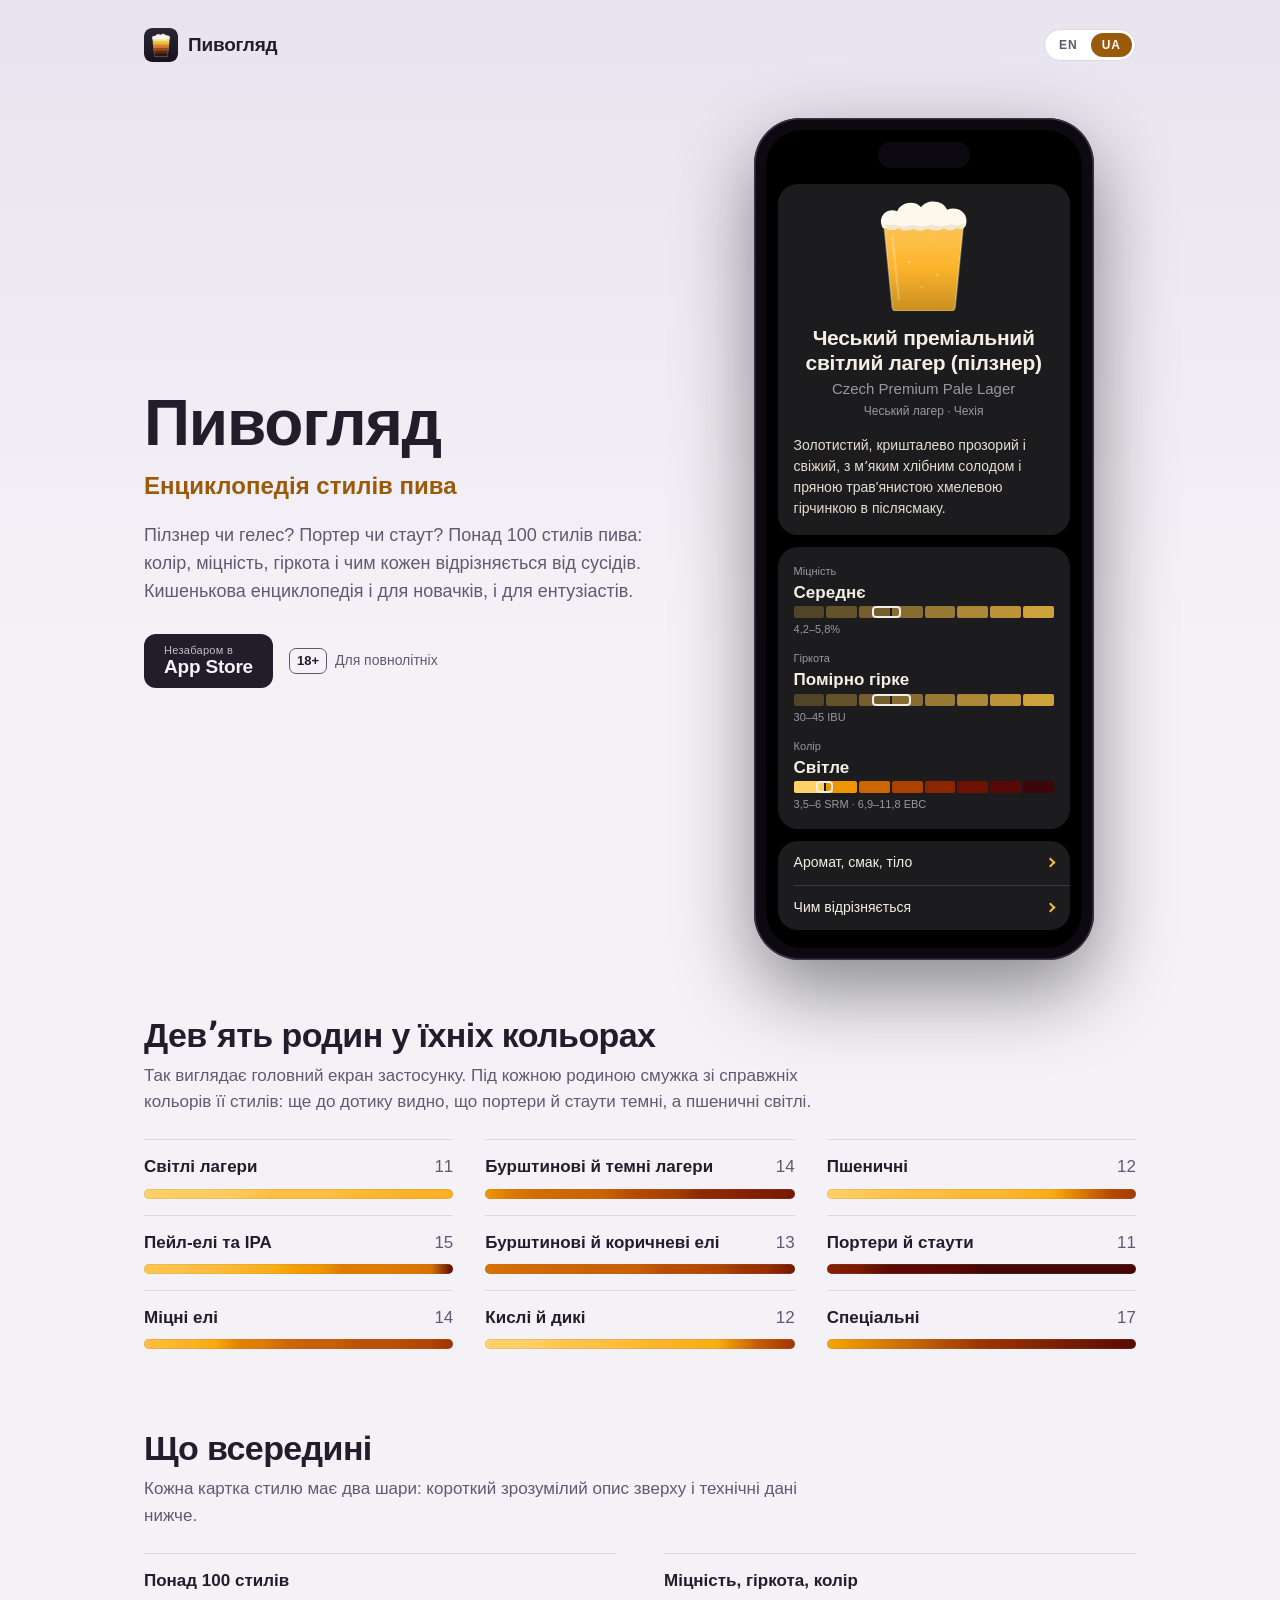
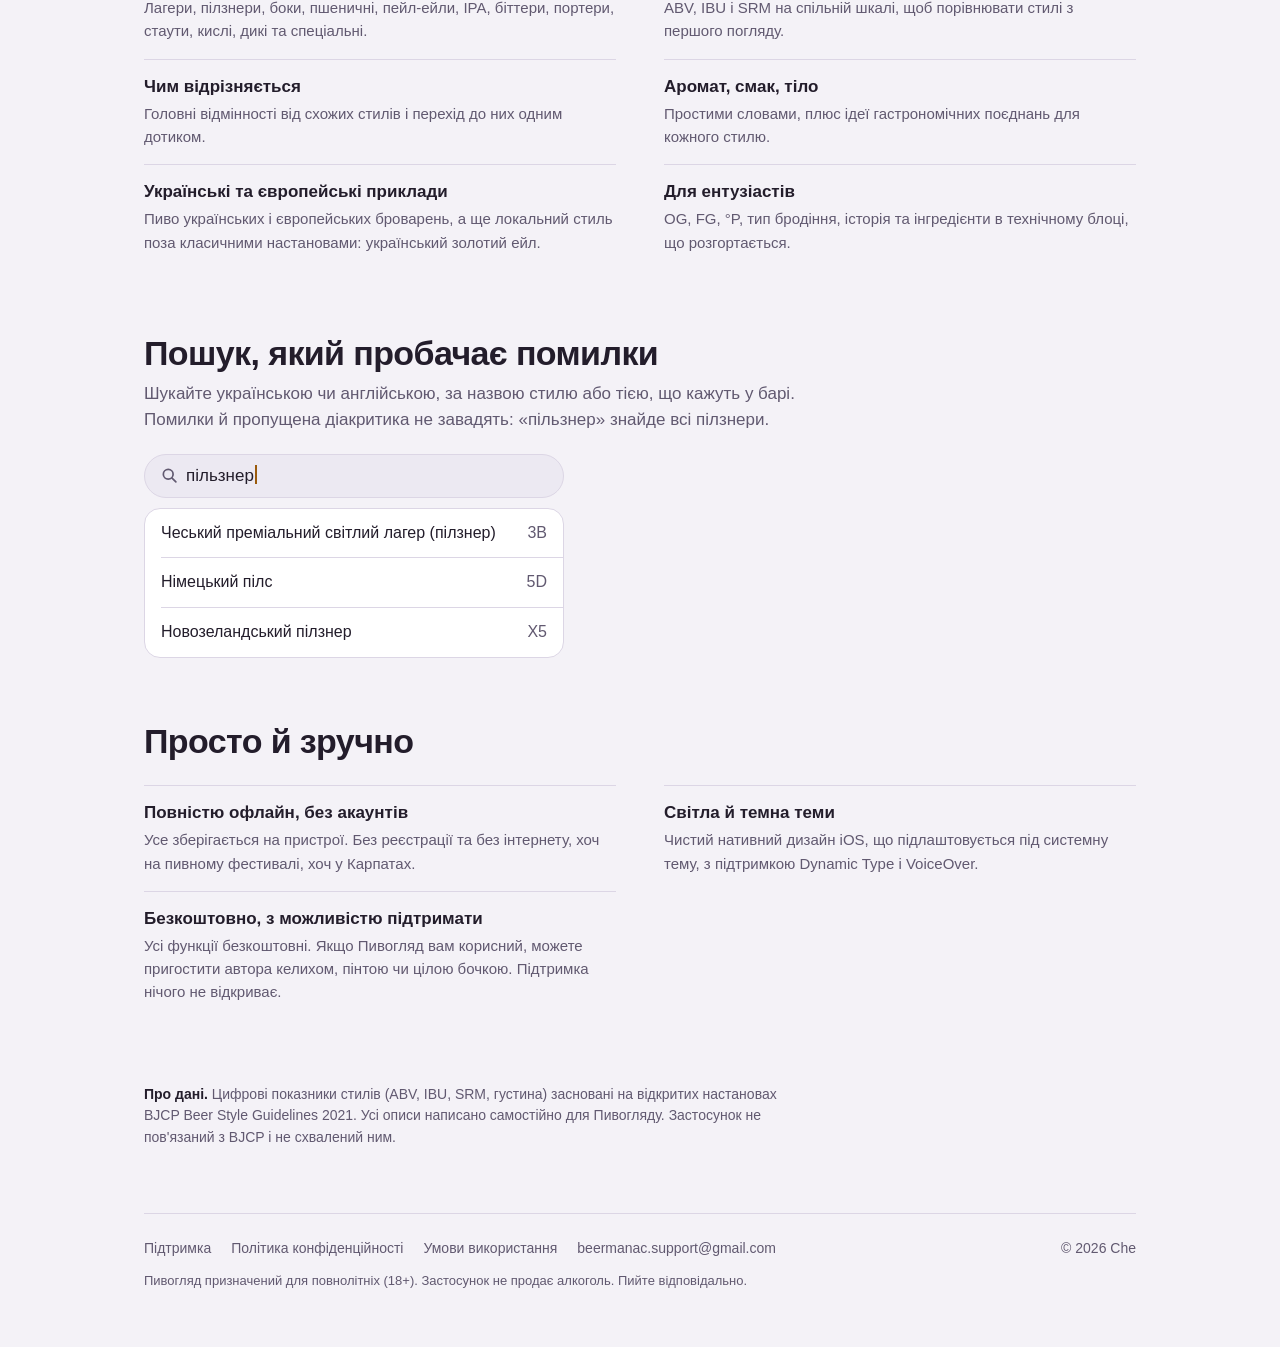
==== commit d9a066df: "Show the app's family list and search on the landing - Replace the six-block spectrum (icon colours)" ====
--- a/uk/index.html
+++ b/uk/index.html
@@ -74,7 +74,7 @@
         <div class="phone" aria-label="Приклад картки стилю в застосунку" role="img">
           <div class="screen" aria-hidden="true">
             <div class="island"></div>
-            <div class="card-head">
+            <div class="grp"><div class="card-head">
               <svg class="style-glass" viewBox="222 166 584 706" focusable="false">
               <defs>
                 <clipPath id="glass-clip"><path d="M258 306 L766 306 L712 846 Q709 872 682 872 L342 872 Q315 872 312 846 Z"/></clipPath>
@@ -93,26 +93,32 @@
               <div class="alt">Czech Premium Pale Lager</div>
               <div class="crumb">Чеський лагер · Чехія</div>
             </div>
-            <p class="overview">Золотистий, кришталево прозорий і свіжий, з мʼяким хлібним солодом і пряною трав'янистою хмелевою гірчинкою в післясмаку.</p>
-            <div class="scales">
+            <p class="overview">Золотистий, кришталево прозорий і свіжий, з мʼяким хлібним солодом і пряною трав'янистою хмелевою гірчинкою в післясмаку.</p></div>
+            <div class="grp scales">
               <div class="scale scale--abv"><span class="scale-title">Міцність</span><span class="scale-zone">Середнє</span><span class="seg"><i></i><i></i><i></i><i></i><i></i><i></i><i></i><i></i><b style="left:30%;width:11.4%"></b></span><span class="scale-nums">4,2–5,8%</span></div>
               <div class="scale scale--ibu"><span class="scale-title">Гіркота</span><span class="scale-zone">Помірно гірке</span><span class="seg"><i></i><i></i><i></i><i></i><i></i><i></i><i></i><i></i><b style="left:30%;width:15%"></b></span><span class="scale-nums">30–45 IBU</span></div>
               <div class="scale scale--srm"><span class="scale-title">Колір</span><span class="scale-zone">Світле</span><span class="seg"><i></i><i></i><i></i><i></i><i></i><i></i><i></i><i></i><b style="left:8.75%;width:6.25%"></b></span><span class="scale-nums">3,5–6 SRM · 6,9–11,8 EBC</span></div>
             </div>
-            <div class="rows"><span>Аромат, смак, тіло</span><span>Чим відрізняється</span></div>
+            <div class="grp rows"><span>Аромат, смак, тіло</span><span>Чим відрізняється</span></div>
           </div>
         </div>
       </section>
 
-      <div class="spectrum" aria-label="Спектр кольорів пива від соломʼяного до чорного">
-        <div>Соломʼяний<span>пілзнер, гелес</span></div>
-        <div>Золотий<span>кельш, блонд</span></div>
-        <div>Бурштиновий<span>мерцен, IPA</span></div>
-        <div>Мідний<span>біттер, червоний ейл</span></div>
-        <div>Коричневий<span>браун-ейл, дункель</span></div>
-        <div>Чорний<span>портер, стаут</span></div>
-      </div>
-      <p class="spectrum-caption">Кожен стиль у своєму справжньому кольорі: келих на картці тонований за SRM стилю.</p>
+      <section class="families">
+        <h2>Девʼять родин у їхніх кольорах</h2>
+        <p class="section-lead">Так виглядає головний екран застосунку. Під кожною родиною смужка зі справжніх кольорів її стилів: ще до дотику видно, що портери й стаути темні, а пшеничні світлі.</p>
+        <ul class="family-list" aria-label="Родини стилів, як у застосунку, кожна зі смужкою кольорів своїх стилів">
+          <li><span class="family-name">Світлі лагери</span><span class="family-count">11</span><span class="strip" style="background:linear-gradient(90deg, #FFD169, #FFCE62, #FFCE62, #FFCA5A, #FFBF42, #FFBF42, #FFBF42, #FDB832, #FCB42B, #FBB123, #FBB123)"></span></li>
+          <li><span class="family-name">Бурштинові й темні лагери</span><span class="family-count">14</span><span class="strip" style="background:linear-gradient(90deg, #EE9600, #DE7C00, #D36E00, #CF6900, #CD6600, #CB6200, #B84E00, #B04500, #A63E00, #8E2900, #8B2600, #852000, #7E1C00, #771900)"></span></li>
+          <li><span class="family-name">Пшеничні</span><span class="family-count">12</span><span class="strip" style="background:linear-gradient(90deg, #FFD169, #FFCA5A, #FFC44E, #FFBF42, #FFBF42, #FDB832, #FDB832, #FBB123, #FAAC12, #DE7C00, #B84E00, #A43A00)"></span></li>
+          <li><span class="family-name">Пейл-елі та IPA</span><span class="family-count">15</span><span class="strip" style="background:linear-gradient(90deg, #FFC44E, #FFC44E, #FFBF42, #FEBC3A, #FDB832, #FBB123, #FAAC12, #F39C00, #EE9600, #DE7C00, #DE7C00, #DE7C00, #DA7700, #D77200, #590905)"></span></li>
+          <li><span class="family-name">Бурштинові й коричневі елі</span><span class="family-count">13</span><span class="strip" style="background:linear-gradient(90deg, #D77200, #D36E00, #CF6900, #CD6600, #CB6200, #CB6200, #C75E00, #B54C00, #B54C00, #B04500, #9E3400, #952D00, #741600)"></span></li>
+          <li><span class="family-name">Портери й стаути</span><span class="family-count">11</span><span class="strip" style="background:linear-gradient(90deg, #852000, #7B1A00, #5A0A02, #5A0A02, #590905, #470606, #470606, #470606, #470606, #470606, #470606)"></span></li>
+          <li><span class="family-name">Міцні елі</span><span class="family-count">14</span><span class="strip" style="background:linear-gradient(90deg, #FFBF42, #FDB832, #FBB123, #F9A909, #E28000, #DE7C00, #CD6600, #C75E00, #C75E00, #BB5100, #BB5100, #B54C00, #B04500, #9E3400)"></span></li>
+          <li><span class="family-name">Кислі й дикі</span><span class="family-count">12</span><span class="strip" style="background:linear-gradient(90deg, #FFD169, #FFD169, #FFC44E, #FFBF42, #FDB832, #FBB123, #FAAC12, #C75E00, #9E3400)"></span></li>
+          <li><span class="family-name">Спеціальні</span><span class="family-count">17</span><span class="strip" style="background:linear-gradient(90deg, #F8A600, #9E3400, #590905)"></span></li>
+        </ul>
+      </section>
 
       <section class="section">
         <h2>Що всередині</h2>
@@ -129,8 +135,8 @@
 
       <section class="section">
         <h2>Пошук, який пробачає помилки</h2>
-        <p class="section-lead">Шукайте за назвою стилю українською або англійською. Помилки й діакритика не завадять.</p>
-        <div class="search-demo"><span class="q">marzen</span><span class="arrow">→</span><span class="hit">Märzen</span><span class="q">пілзнер</span><span class="arrow">→</span><span class="hit">усі пілзнери</span></div>
+        <p class="section-lead">Шукайте українською чи англійською, за назвою стилю або тією, що кажуть у барі. Помилки й пропущена діакритика не завадять: «пільзнер» знайде всі пілзнери.</p>
+        <div class="search-demo" role="img" aria-label="Поле пошуку із запитом «пільзнер» і трьома результатами"><div class="search-field" aria-hidden="true"><svg viewBox="0 0 20 20" aria-hidden="true"><circle cx="8.5" cy="8.5" r="5.75" fill="none" stroke="currentColor" stroke-width="2"/><path d="M13 13l4.5 4.5" stroke="currentColor" stroke-width="2" stroke-linecap="round"/></svg><span>пільзнер</span></div><ul class="results" aria-hidden="true"><li><span>Чеський преміальний світлий лагер (пілзнер)</span><span class="code">3B</span></li><li><span>Німецький пілс</span><span class="code">5D</span></li><li><span>Новозеландський пілзнер</span><span class="code">X5</span></li></ul></div>
       </section>
 
       <section class="section">
@@ -142,7 +148,7 @@
         </dl>
       </section>
 
-      <p class="note"><strong>Про дані.</strong> Цифрові показники стилів (ABV, IBU, SRM, густина) засновані на відкритих настановах BJCP Beer Style Guidelines 2021. Усі описи написано самостійно для Пивогляду. Застосунок не пов'язаний з BJCP і не схвалений ним.</p>
+      <p class="data-note"><strong>Про дані.</strong> Цифрові показники стилів (ABV, IBU, SRM, густина) засновані на відкритих настановах BJCP Beer Style Guidelines 2021. Усі описи написано самостійно для Пивогляду. Застосунок не пов'язаний з BJCP і не схвалений ним.</p>
     </main>
 
     <footer class="site-footer">
--- a/css/styles.css
+++ b/css/styles.css
@@ -1,5 +1,5 @@
 /* Beermanac / Пивогляд — landing styles.
-   Palette comes from the app icon: dark plum background and the SRM spectrum. */
+   Palette comes from the app icon (dark plum) and the app itself (amber accent, SRM colours). */
 
 :root {
   --bg:        #16131D;
@@ -14,13 +14,6 @@
   --link:      #F2C760;
   --foam:      #FFF8EC;
   --on-accent: #1B1622;
-
-  --srm-1: #F8E37E;
-  --srm-2: #EEBB42;
-  --srm-3: #D2812C;
-  --srm-4: #97491D;
-  --srm-5: #562914;
-  --srm-6: #23130B;
 
   --radius: 16px;
   --font: -apple-system, BlinkMacSystemFont, "SF Pro Text", "Segoe UI", Roboto, "Helvetica Neue", Arial, sans-serif;
@@ -200,15 +193,22 @@
 }
 .screen {
   border-radius: 36px;
-  background: #1C1924;
+  background: #000;
   color: #F4EEE4;
-  padding: 26px 20px 24px;
+  padding: 26px 12px 18px;
   overflow: hidden;
 }
 .screen .island {
   width: 92px; height: 26px; border-radius: 20px; background: #0C0A10;
   margin: -14px auto 16px;
 }
+/* Sections of the app's inset-grouped card. */
+.grp {
+  background: #1C1C1E;
+  border-radius: 20px;
+  padding: 16px;
+}
+.grp + .grp { margin-top: 12px; }
 .card-head { text-align: center; }
 .screen h2 {
   font-family: var(--font-display);
@@ -217,8 +217,8 @@
   margin: 0 0 3px;
   letter-spacing: -0.3px;
 }
-.screen .alt { font-size: 15px; line-height: 1.3; color: #A99FB8; }
-.screen .crumb { font-size: 12px; color: #A99FB8; margin-top: 4px; }
+.screen .alt { font-size: 15px; line-height: 1.3; color: #98989F; }
+.screen .crumb { font-size: 12px; color: #98989F; margin-top: 4px; }
 .style-glass {
   display: block;
   width: 92px;
@@ -227,9 +227,9 @@
 .screen .overview { font-size: 14px; line-height: 1.5; color: #E6DDD0; margin-top: 14px; }
 
 /* Scales as in the app: small title, zone word, 8-segment track with a range frame, numbers. */
-.scales { margin-top: 14px; display: grid; gap: 12px; }
+.scales { display: grid; gap: 12px; }
 .scale { display: grid; gap: 3px; }
-.scale-title, .scale-nums { font-size: 11px; color: #A99FB8; font-variant-numeric: tabular-nums; }
+.scale-title, .scale-nums { font-size: 11px; color: #98989F; font-variant-numeric: tabular-nums; }
 .scale-zone { font-size: 17px; font-weight: 600; line-height: 1.2; }
 .seg {
   position: relative;
@@ -265,19 +265,14 @@
 .scale--srm i:nth-child(8) { background: #3D0608; }
 
 /* Collapsed disclosure rows, as in the app's card. */
-.rows {
-  margin-top: 16px;
-  border-radius: 12px;
-  background: #26222F;
-  font-size: 14px;
-}
+.grp.rows { padding: 0 0 0 16px; font-size: 14px; }
 .rows span {
   display: flex;
   justify-content: space-between;
   align-items: center;
-  padding: 10px 14px;
-}
-.rows span + span { border-top: 1px solid #3A3348; }
+  padding: 11px 16px 11px 0;
+}
+.rows span + span { border-top: 0.5px solid #38383A; }
 .rows span::after {
   content: "";
   width: 7px; height: 7px;
@@ -286,28 +281,37 @@
   transform: rotate(45deg);
 }
 
-/* ── Spectrum ── */
-.spectrum {
+/* ── Families: the app's home list, with each group's colour strip ── */
+.families > h2 {
+  font-family: var(--font-display);
+  font-size: clamp(26px, 4vw, 34px);
+  letter-spacing: -0.6px;
+  line-height: 1.15;
+}
+.families > .section-lead { color: var(--muted); margin-top: 8px; max-width: 40em; }
+.family-list {
+  list-style: none;
   display: grid;
-  grid-template-columns: repeat(6, 1fr);
-  border-radius: var(--radius);
-  overflow: hidden;
-  border: 1px solid var(--border);
-}
-.spectrum div {
-  padding: 26px 12px 14px;
-  font-size: 13px;
-  font-weight: 600;
-  line-height: 1.25;
-}
-.spectrum span { display: block; font-weight: 400; font-size: 12px; opacity: 0.8; }
-.spectrum div:nth-child(1) { background: var(--srm-1); color: #3A2A08; }
-.spectrum div:nth-child(2) { background: var(--srm-2); color: #3A2A08; }
-.spectrum div:nth-child(3) { background: var(--srm-3); color: #2A1405; }
-.spectrum div:nth-child(4) { background: var(--srm-4); color: #FFF3E3; }
-.spectrum div:nth-child(5) { background: var(--srm-5); color: #FFF3E3; }
-.spectrum div:nth-child(6) { background: var(--srm-6); color: #FFF3E3; }
-.spectrum-caption { font-size: 14px; color: var(--muted); margin-top: 10px; }
+  grid-template-columns: repeat(3, minmax(0, 1fr));
+  gap: 0 32px;
+  margin-top: 24px;
+}
+.family-list li {
+  display: grid;
+  grid-template-columns: 1fr auto;
+  align-items: baseline;
+  gap: 8px 12px;
+  padding: 14px 0 16px;
+  border-top: 1px solid var(--border);
+}
+.family-name { font-weight: 600; }
+.family-count { color: var(--muted); font-variant-numeric: tabular-nums; }
+.strip {
+  grid-column: 1 / -1;
+  height: 10px;
+  border-radius: 5px;
+  box-shadow: inset 0 0 0 0.5px rgba(127, 127, 127, 0.35);
+}
 
 /* ── Sections ── */
 .section { padding-top: 64px; }
@@ -325,7 +329,6 @@
   grid-template-columns: repeat(2, minmax(0, 1fr));
   column-gap: 48px;
   margin-top: 24px;
-  max-width: 920px;
 }
 .facts > div {
   padding: 16px 0;
@@ -335,34 +338,53 @@
 .facts dd { margin-top: 4px; font-size: 15px; color: var(--muted); max-width: 36em; }
 
 .search-demo {
-  display: flex;
-  flex-wrap: wrap;
-  align-items: center;
-  gap: 12px;
-  margin-top: 14px;
-  font-size: 15px;
-}
-.search-demo .q {
-  padding: 6px 14px;
-  border-radius: 999px;
+  max-width: 420px;
+  margin-top: 20px;
+}
+.search-field {
+  display: flex;
+  align-items: center;
+  gap: 8px;
+  height: 44px;
+  padding: 0 16px;
+  border-radius: 22px;
   background: var(--surface-2);
   border: 1px solid var(--border);
-  font-family: ui-monospace, "SF Mono", Menlo, monospace;
-  font-size: 14px;
-}
-.search-demo .arrow { color: var(--muted); }
-.search-demo .hit { font-weight: 700; color: var(--accent); }
-
-.note {
-  margin-top: 56px;
-  padding: 20px 22px;
-  border-radius: var(--radius);
+}
+.search-field svg { width: 17px; height: 17px; color: var(--muted); flex: none; }
+.search-field span::after {
+  content: "";
+  display: inline-block;
+  width: 2px; height: 1.1em;
+  margin-left: 1px;
+  vertical-align: -0.2em;
+  background: var(--accent);
+}
+.results {
+  list-style: none;
+  margin-top: 10px;
+  padding-left: 16px;
+  border-radius: 16px;
   background: var(--surface);
   border: 1px solid var(--border);
+}
+.results li {
+  display: flex;
+  justify-content: space-between;
+  gap: 12px;
+  padding: 12px 16px 12px 0;
+  font-size: 16px;
+}
+.results li + li { border-top: 1px solid var(--border); }
+.results .code { color: var(--muted); font-variant-numeric: tabular-nums; }
+
+.data-note {
+  margin-top: 64px;
+  max-width: 46em;
   font-size: 14px;
   color: var(--muted);
 }
-.note strong { color: var(--text); }
+.data-note strong { color: var(--text); }
 
 /* ── Footer ── */
 .site-footer {
@@ -456,12 +478,13 @@
 /* ── Responsive ── */
 @media (max-width: 860px) {
   .hero { grid-template-columns: 1fr; gap: 40px; padding-top: 16px; }
+  .family-list { grid-template-columns: repeat(2, minmax(0, 1fr)); }
 }
 @media (max-width: 560px) {
   .page { padding: 16px 16px 48px; }
   .facts { grid-template-columns: 1fr; }
-  .spectrum { grid-template-columns: repeat(3, 1fr); }
-    .brand span { display: none; }
+  .family-list { grid-template-columns: 1fr; }
+  .brand span { display: none; }
 }
 
 @media (prefers-reduced-motion: reduce) {
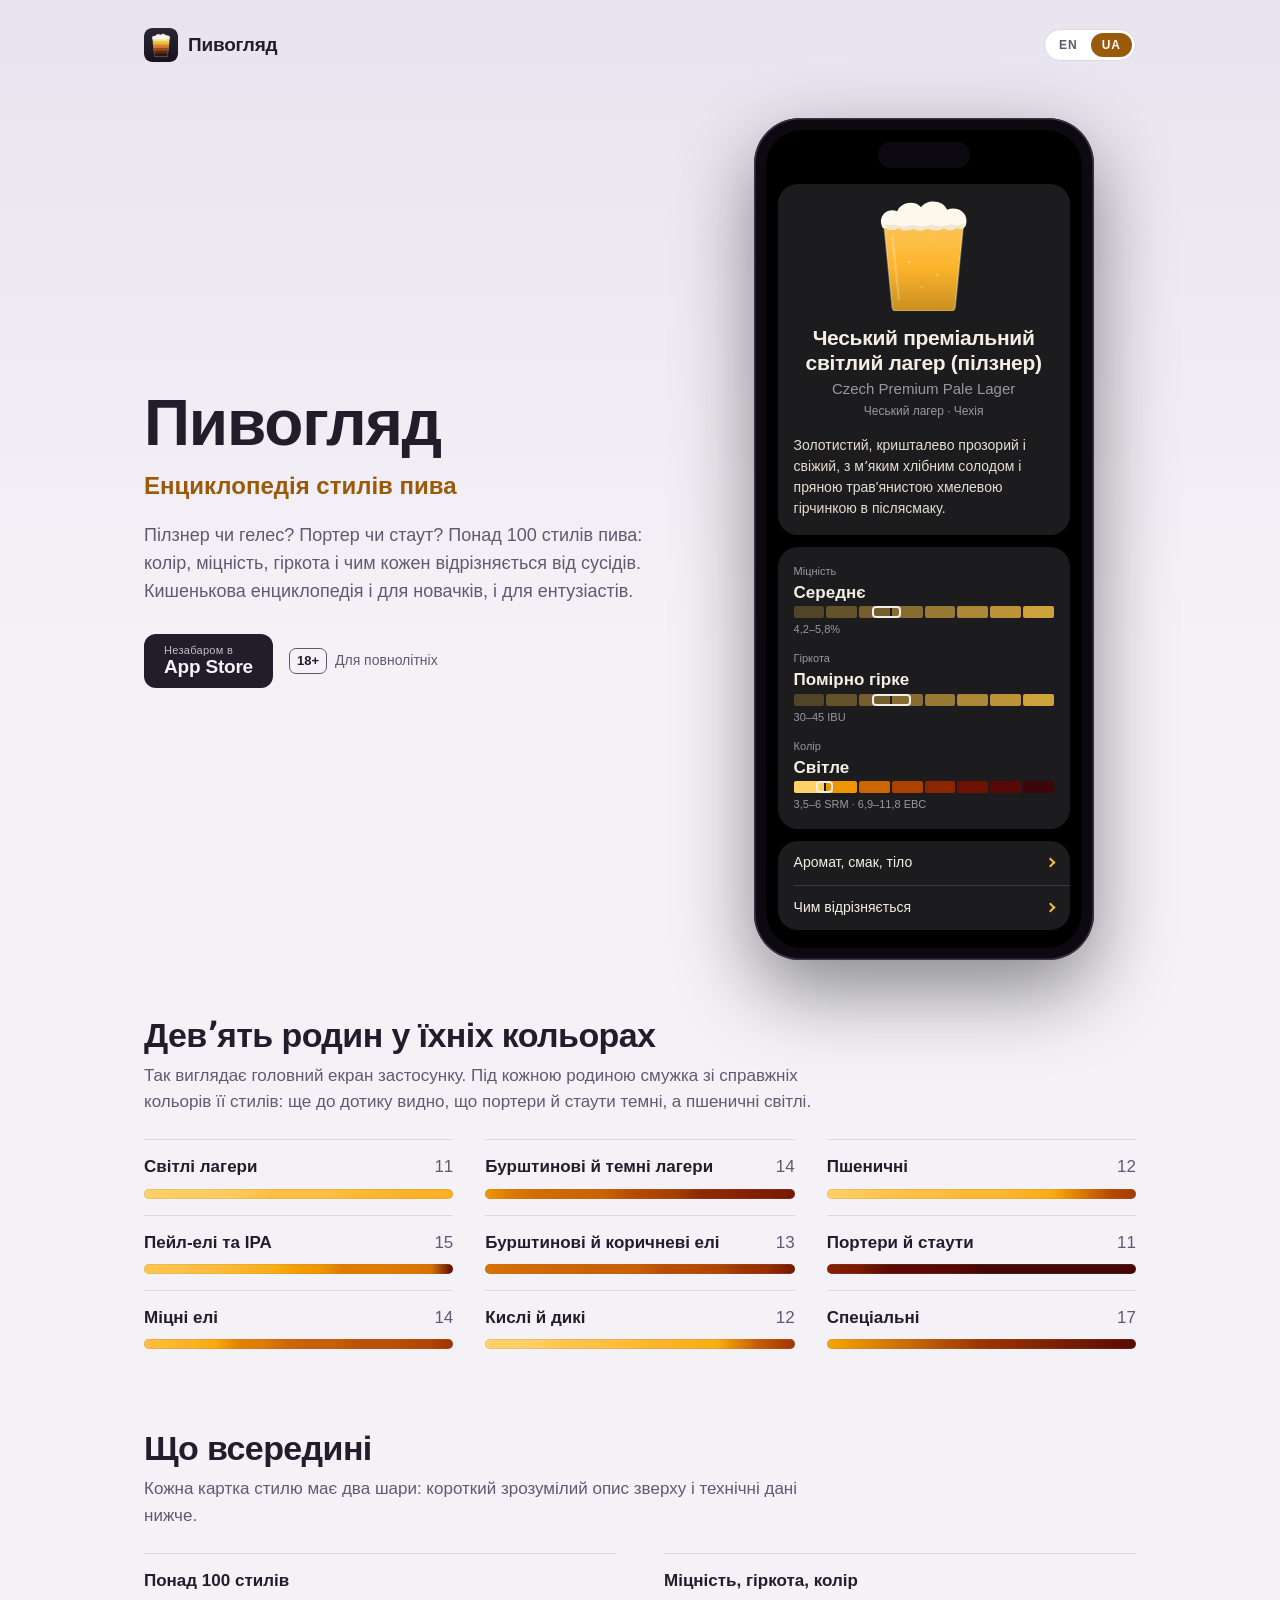
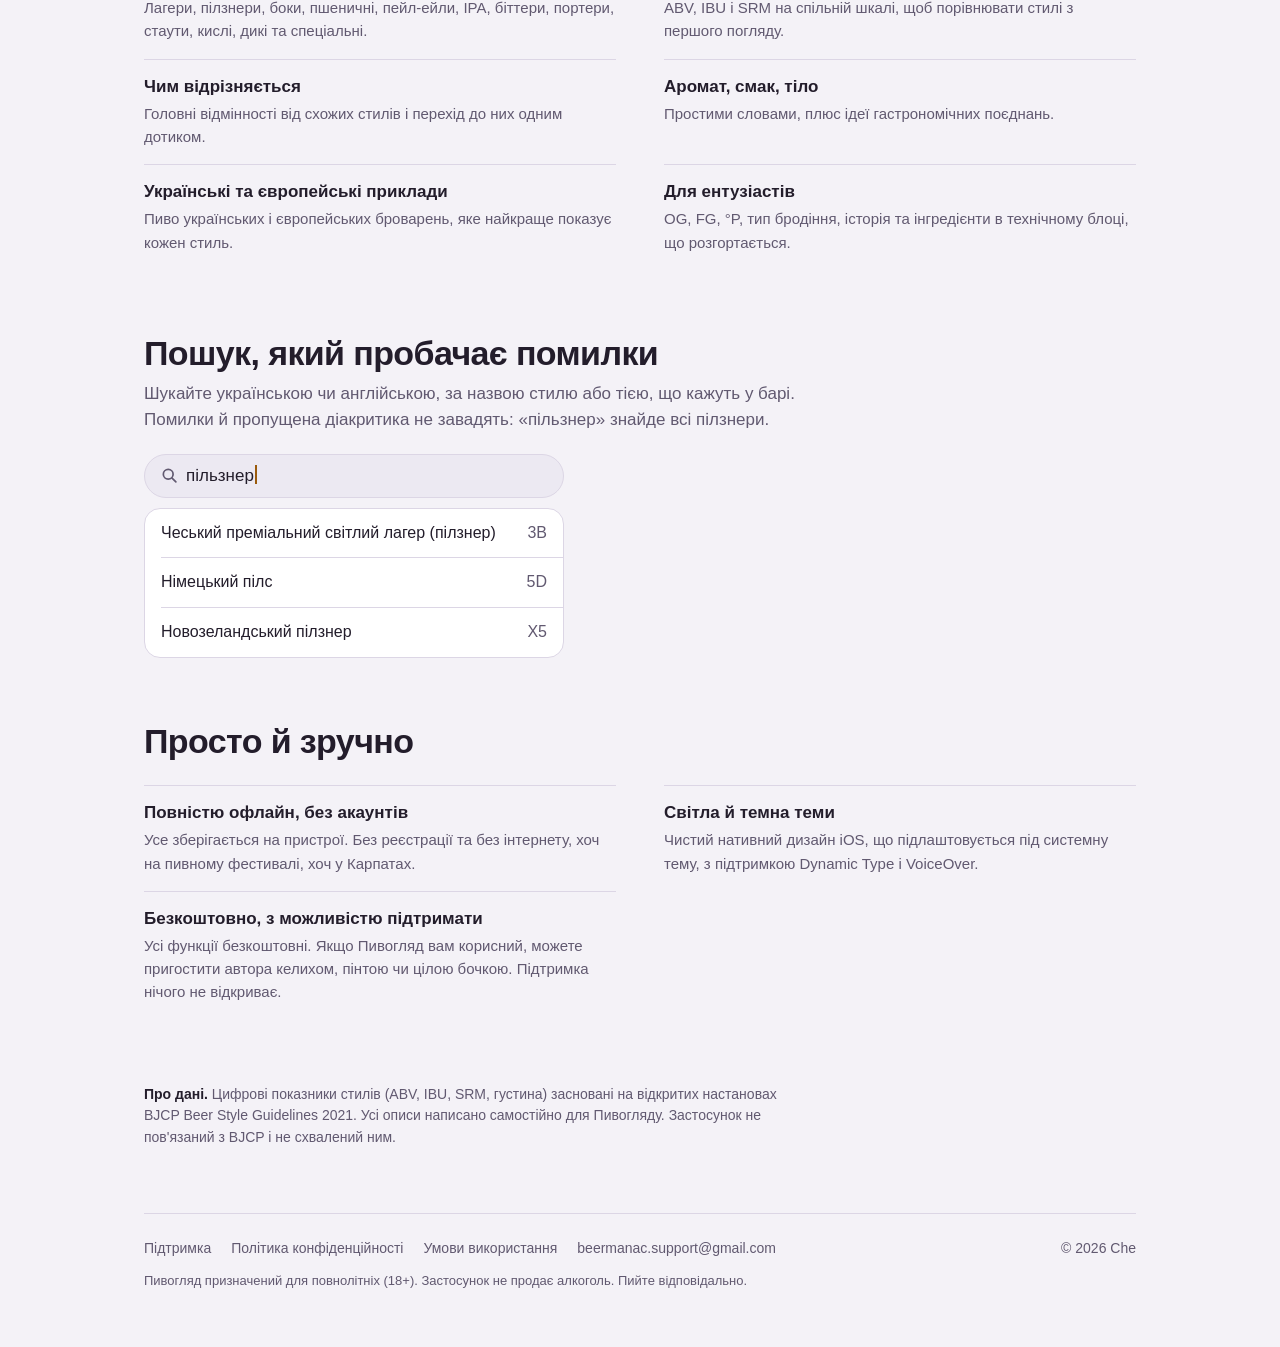
==== commit 016c4dbc: "Align privacy policy with the app; stop singling out one local style Privacy policy and support now " ====
--- a/uk/index.html
+++ b/uk/index.html
@@ -127,8 +127,8 @@
           <div><dt>Понад 100 стилів</dt><dd>Лагери, пілзнери, боки, пшеничні, пейл-ейли, IPA, біттери, портери, стаути, кислі, дикі та спеціальні.</dd></div>
           <div><dt>Міцність, гіркота, колір</dt><dd>ABV, IBU і SRM на спільній шкалі, щоб порівнювати стилі з першого погляду.</dd></div>
           <div><dt>Чим відрізняється</dt><dd>Головні відмінності від схожих стилів і перехід до них одним дотиком.</dd></div>
-          <div><dt>Аромат, смак, тіло</dt><dd>Простими словами, плюс ідеї гастрономічних поєднань для кожного стилю.</dd></div>
-          <div><dt>Українські та європейські приклади</dt><dd>Пиво українських і європейських броварень, а ще локальний стиль поза класичними настановами: український золотий ейл.</dd></div>
+          <div><dt>Аромат, смак, тіло</dt><dd>Простими словами, плюс ідеї гастрономічних поєднань.</dd></div>
+          <div><dt>Українські та європейські приклади</dt><dd>Пиво українських і європейських броварень, яке найкраще показує кожен стиль.</dd></div>
           <div><dt>Для ентузіастів</dt><dd>OG, FG, °P, тип бродіння, історія та інгредієнти в технічному блоці, що розгортається.</dd></div>
         </dl>
       </section>
